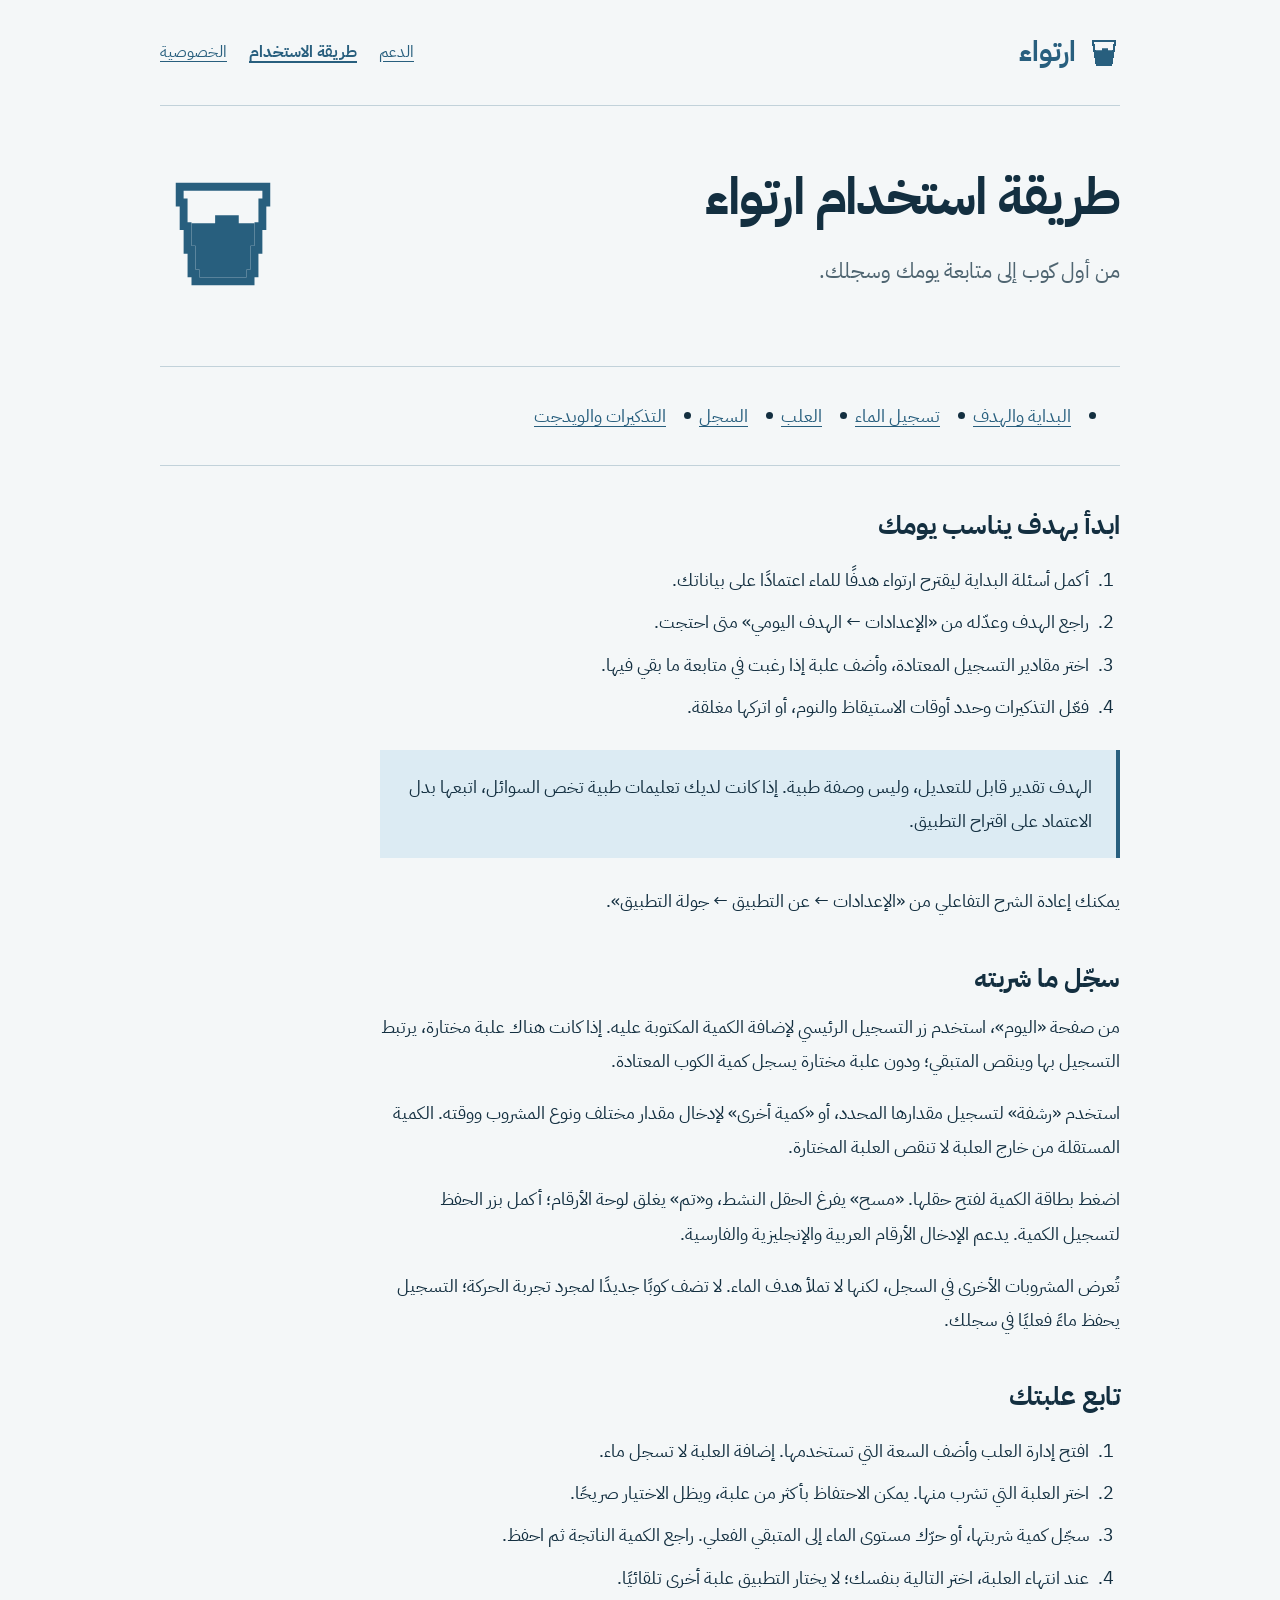
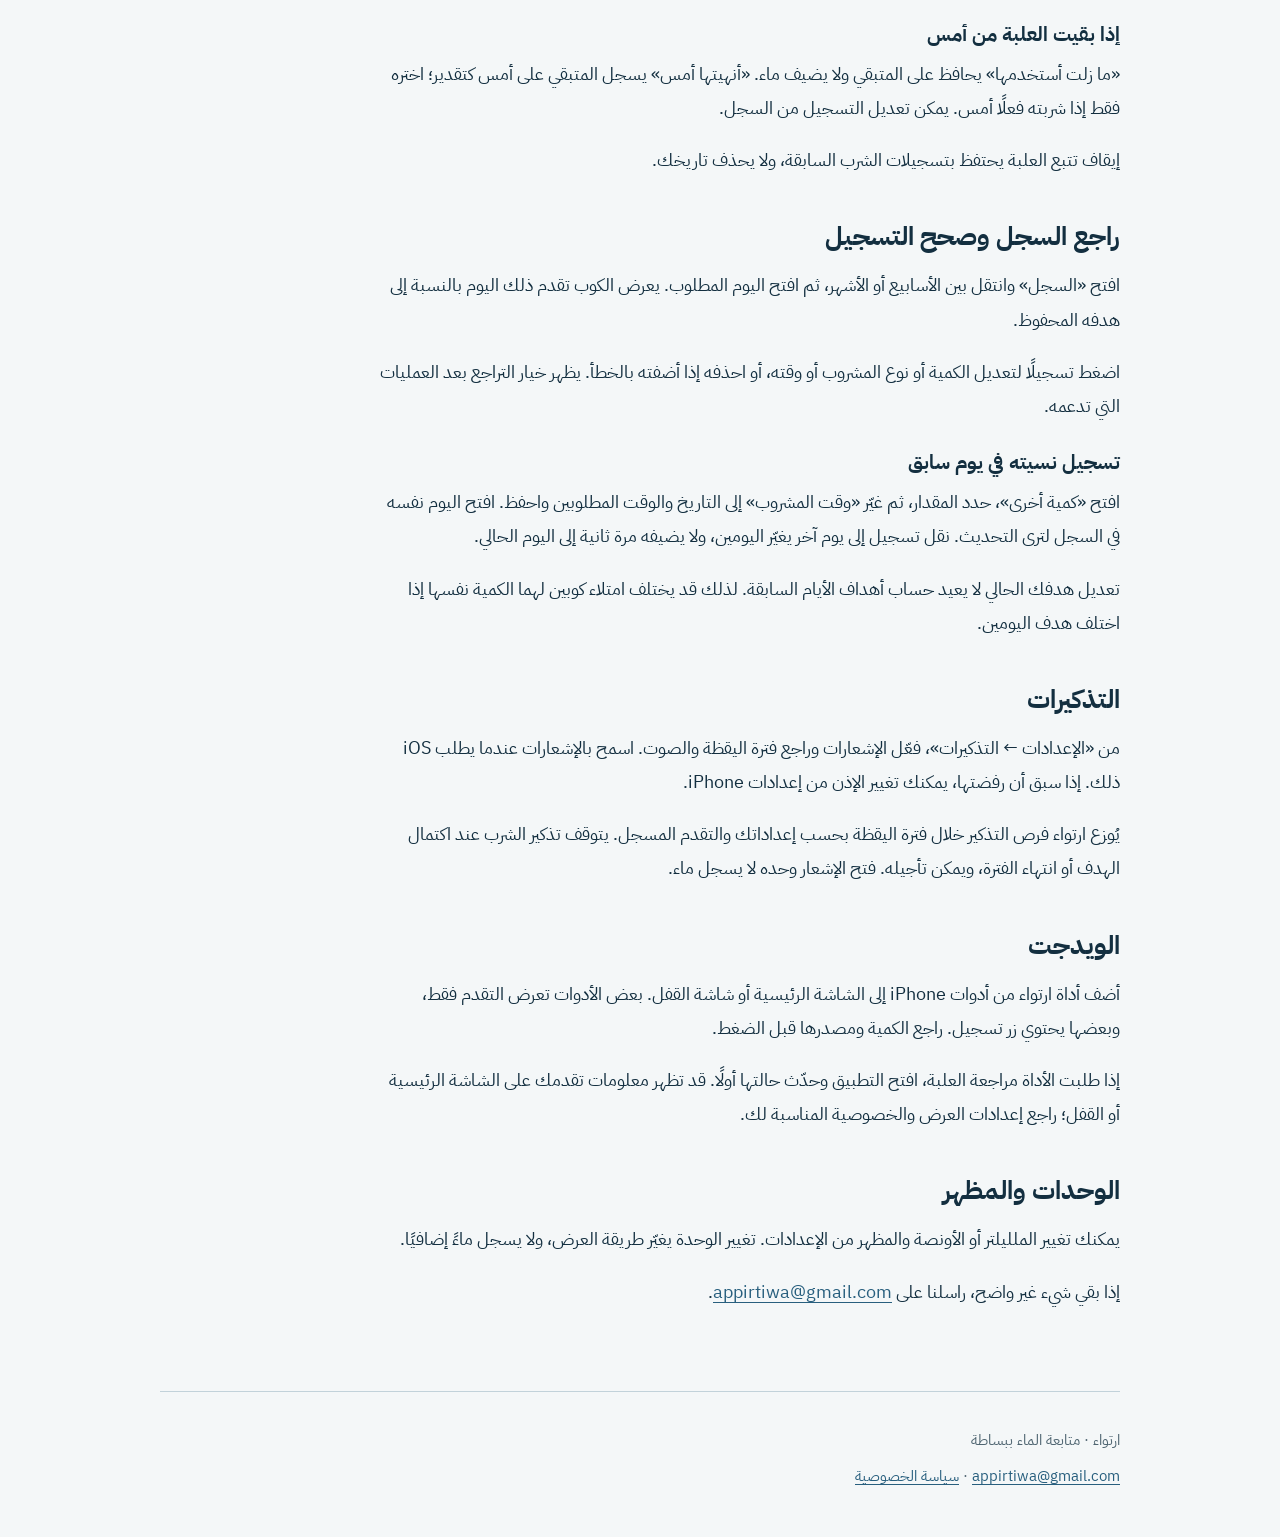
==== guide.html @ 4854f016 "Publish Irtiwa support, usage guide, and privacy policy" ====
<!doctype html>
<html lang="ar" dir="rtl"><head><meta charset="utf-8"><meta name="viewport" content="width=device-width,initial-scale=1"><meta name="description" content="طريقة الاستخدام لتطبيق ارتواء — متابعة الماء والعلب والتذكيرات. تواصل معنا على appirtiwa@gmail.com."><title>طريقة الاستخدام | ارتواء</title><link rel="icon" href="assets/cup.svg" type="image/svg+xml"><link rel="stylesheet" href="styles.css"></head>
<body><a class="skip" href="#main">انتقل إلى المحتوى</a><header><a class="brand" href="index.html"><span class="mark" aria-hidden="true"></span>ارتواء</a><nav class="nav" aria-label="التنقل الرئيسي"><a href="index.html">الدعم</a><a href="guide.html" aria-current="page">طريقة الاستخدام</a><a href="privacy.html">الخصوصية</a></nav></header><main id="main"><div class="hero"><div><h1>طريقة استخدام ارتواء</h1><p class="lede">من أول كوب إلى متابعة يومك وسجلك.</p></div><span class="mark" aria-hidden="true"></span></div>
<nav class="toc" aria-label="محتويات الدليل"><ul><li><a href="#start">البداية والهدف</a></li><li><a href="#water">تسجيل الماء</a></li><li><a href="#bottles">العلب</a></li><li><a href="#history">السجل</a></li><li><a href="#reminders">التذكيرات والويدجت</a></li></ul></nav>
<div class="prose"><section id="start"><h2>ابدأ بهدف يناسب يومك</h2><ol><li>أكمل أسئلة البداية ليقترح ارتواء هدفًا للماء اعتمادًا على بياناتك.</li><li>راجع الهدف وعدّله من «الإعدادات ← الهدف اليومي» متى احتجت.</li><li>اختر مقادير التسجيل المعتادة، وأضف علبة إذا رغبت في متابعة ما بقي فيها.</li><li>فعّل التذكيرات وحدد أوقات الاستيقاظ والنوم، أو اتركها مغلقة.</li></ol><p class="note">الهدف تقدير قابل للتعديل، وليس وصفة طبية. إذا كانت لديك تعليمات طبية تخص السوائل، اتبعها بدل الاعتماد على اقتراح التطبيق.</p><p>يمكنك إعادة الشرح التفاعلي من «الإعدادات ← عن التطبيق ← جولة التطبيق».</p></section>
<section id="water"><h2>سجّل ما شربته</h2><p>من صفحة «اليوم»، استخدم زر التسجيل الرئيسي لإضافة الكمية المكتوبة عليه. إذا كانت هناك علبة مختارة، يرتبط التسجيل بها وينقص المتبقي؛ ودون علبة مختارة يسجل كمية الكوب المعتادة.</p><p>استخدم «رشفة» لتسجيل مقدارها المحدد، أو «كمية أخرى» لإدخال مقدار مختلف ونوع المشروب ووقته. الكمية المستقلة من خارج العلبة لا تنقص العلبة المختارة.</p><p>اضغط بطاقة الكمية لفتح حقلها. «مسح» يفرغ الحقل النشط، و«تم» يغلق لوحة الأرقام؛ أكمل بزر الحفظ لتسجيل الكمية. يدعم الإدخال الأرقام العربية والإنجليزية والفارسية.</p><p>تُعرض المشروبات الأخرى في السجل، لكنها لا تملأ هدف الماء. لا تضف كوبًا جديدًا لمجرد تجربة الحركة؛ التسجيل يحفظ ماءً فعليًا في سجلك.</p></section>
<section id="bottles"><h2>تابع علبتك</h2><ol><li>افتح إدارة العلب وأضف السعة التي تستخدمها. إضافة العلبة لا تسجل ماء.</li><li>اختر العلبة التي تشرب منها. يمكن الاحتفاظ بأكثر من علبة، ويظل الاختيار صريحًا.</li><li>سجّل كمية شربتها، أو حرّك مستوى الماء إلى المتبقي الفعلي. راجع الكمية الناتجة ثم احفظ.</li><li>عند انتهاء العلبة، اختر التالية بنفسك؛ لا يختار التطبيق علبة أخرى تلقائيًا.</li></ol><h3>إذا بقيت العلبة من أمس</h3><p>«ما زلت أستخدمها» يحافظ على المتبقي ولا يضيف ماء. «أنهيتها أمس» يسجل المتبقي على أمس كتقدير؛ اختره فقط إذا شربته فعلًا أمس. يمكن تعديل التسجيل من السجل.</p><p>إيقاف تتبع العلبة يحتفظ بتسجيلات الشرب السابقة، ولا يحذف تاريخك.</p></section>
<section id="history"><h2>راجع السجل وصحح التسجيل</h2><p>افتح «السجل» وانتقل بين الأسابيع أو الأشهر، ثم افتح اليوم المطلوب. يعرض الكوب تقدم ذلك اليوم بالنسبة إلى هدفه المحفوظ.</p><p>اضغط تسجيلًا لتعديل الكمية أو نوع المشروب أو وقته، أو احذفه إذا أضفته بالخطأ. يظهر خيار التراجع بعد العمليات التي تدعمه.</p><h3>تسجيل نسيته في يوم سابق</h3><p>افتح «كمية أخرى»، حدد المقدار، ثم غيّر «وقت المشروب» إلى التاريخ والوقت المطلوبين واحفظ. افتح اليوم نفسه في السجل لترى التحديث. نقل تسجيل إلى يوم آخر يغيّر اليومين، ولا يضيفه مرة ثانية إلى اليوم الحالي.</p><p>تعديل هدفك الحالي لا يعيد حساب أهداف الأيام السابقة. لذلك قد يختلف امتلاء كوبين لهما الكمية نفسها إذا اختلف هدف اليومين.</p></section>
<section id="reminders"><h2>التذكيرات</h2><p>من «الإعدادات ← التذكيرات»، فعّل الإشعارات وراجع فترة اليقظة والصوت. اسمح بالإشعارات عندما يطلب iOS ذلك. إذا سبق أن رفضتها، يمكنك تغيير الإذن من إعدادات iPhone.</p><p>يُوزع ارتواء فرص التذكير خلال فترة اليقظة بحسب إعداداتك والتقدم المسجل. يتوقف تذكير الشرب عند اكتمال الهدف أو انتهاء الفترة، ويمكن تأجيله. فتح الإشعار وحده لا يسجل ماء.</p><h2>الويدجت</h2><p>أضف أداة ارتواء من أدوات iPhone إلى الشاشة الرئيسية أو شاشة القفل. بعض الأدوات تعرض التقدم فقط، وبعضها يحتوي زر تسجيل. راجع الكمية ومصدرها قبل الضغط.</p><p>إذا طلبت الأداة مراجعة العلبة، افتح التطبيق وحدّث حالتها أولًا. قد تظهر معلومات تقدمك على الشاشة الرئيسية أو القفل؛ راجع إعدادات العرض والخصوصية المناسبة لك.</p></section>
<h2>الوحدات والمظهر</h2><p>يمكنك تغيير الملليلتر أو الأونصة والمظهر من الإعدادات. تغيير الوحدة يغيّر طريقة العرض، ولا يسجل ماءً إضافيًا.</p><p>إذا بقي شيء غير واضح، راسلنا على <a class="email" href="mailto:appirtiwa@gmail.com">appirtiwa@gmail.com</a>.</p></div>
</main><footer><p>ارتواء · متابعة الماء ببساطة</p><p><a class="email" href="mailto:appirtiwa@gmail.com">appirtiwa@gmail.com</a> · <a href="privacy.html">سياسة الخصوصية</a></p></footer></body></html>
---- styles.css ----
@font-face{font-family:Irtiwa;src:url('assets/IBMPlexSansArabic-Regular.ttf') format('truetype');font-style:normal;font-weight:400;font-display:swap}
@font-face{font-family:Irtiwa;src:url('assets/IBMPlexSansArabic-Bold.ttf') format('truetype');font-style:normal;font-weight:700;font-display:swap}
:root{color-scheme:light;--paper:#f4f7f8;--ink:#132f40;--muted:#4f6571;--blue:#285f7e;--wash:#dcebf3;--line:#c2d2da;font-family:Irtiwa,system-ui,sans-serif;color:var(--ink);background:var(--paper);font-size:18px;line-height:1.9}
*{box-sizing:border-box}body{margin:0}a{color:var(--blue);text-underline-offset:.22em}a:hover{text-decoration-thickness:2px}a:focus-visible,summary:focus-visible{outline:3px solid var(--blue);outline-offset:5px}header,main,footer{width:min(100% - 40px,960px);margin-inline:auto}header{display:flex;align-items:center;justify-content:space-between;gap:16px;padding-block:26px;border-bottom:1px solid var(--line)}.brand{display:flex;align-items:center;gap:12px;font-size:28px;font-weight:700;text-decoration:none}.mark{display:block;width:32px;height:36px;background:var(--blue);mask:url('assets/cup.svg') center/contain no-repeat}.nav{display:flex;flex-wrap:wrap;gap:6px 22px;font-size:16px}.nav a{display:inline-flex;align-items:center;min-height:44px}.nav a[aria-current=page]{font-weight:700;text-decoration-thickness:2px}.skip{position:absolute;inset-inline-start:12px;top:-100px;background:white;padding:12px;z-index:1}.skip:focus{top:12px}main{padding-block:52px 64px}h1,h2,h3{line-height:1.5}h1{font-size:clamp(32px,6vw,52px);margin:0 0 16px;letter-spacing:-.02em}h2{font-size:26px;margin-block:40px 12px}h3{font-size:20px;margin-block:24px 8px}p{margin-block:0 18px}.lede{font-size:21px;color:var(--muted);max-width:650px}.hero{display:flex;align-items:center;justify-content:space-between;gap:32px;padding-bottom:28px}.hero .mark{width:126px;height:150px;flex-shrink:0}.actions{display:flex;flex-wrap:wrap;gap:12px;margin-block:24px}.button{display:inline-flex;align-items:center;justify-content:center;min-height:48px;padding:8px 22px;background:var(--blue);color:white;border:1px solid var(--blue);border-radius:8px;text-decoration:none}.button.secondary{background:transparent;color:var(--blue)}.prose{max-width:740px}.note{background:var(--wash);padding:20px 24px;border-inline-start:4px solid var(--blue);margin-block:26px}.note p:last-child{margin:0}.toc{padding:20px 24px;border-block:1px solid var(--line);margin-block:28px}.toc ul{margin:0;display:flex;flex-wrap:wrap;gap:8px 28px;padding-inline-start:20px}.toc a{display:inline-block;padding-block:4px}ol,ul{padding-inline-start:26px}li{padding-inline-start:5px;margin-block:8px}details{border-bottom:1px solid var(--line);padding-block:14px}summary{cursor:pointer;font-weight:700;min-height:44px}details p{margin-block:12px}footer{border-top:1px solid var(--line);padding-block:26px 38px;font-size:15px;color:var(--muted)}footer p{margin-block:8px}.email{direction:ltr;unicode-bidi:isolate;overflow-wrap:anywhere}section{scroll-margin-top:24px}.english{border-top:2px solid var(--line);margin-top:56px;padding-top:40px}.date{font-size:15px;color:var(--muted)}@media(max-width:600px){header{align-items:flex-start;flex-direction:column;gap:8px}.nav{gap:4px 18px}main{padding-top:32px}.hero{align-items:flex-start;gap:16px}.hero .mark{width:64px;height:80px}.lede{font-size:18px}.note{padding:16px 18px}}
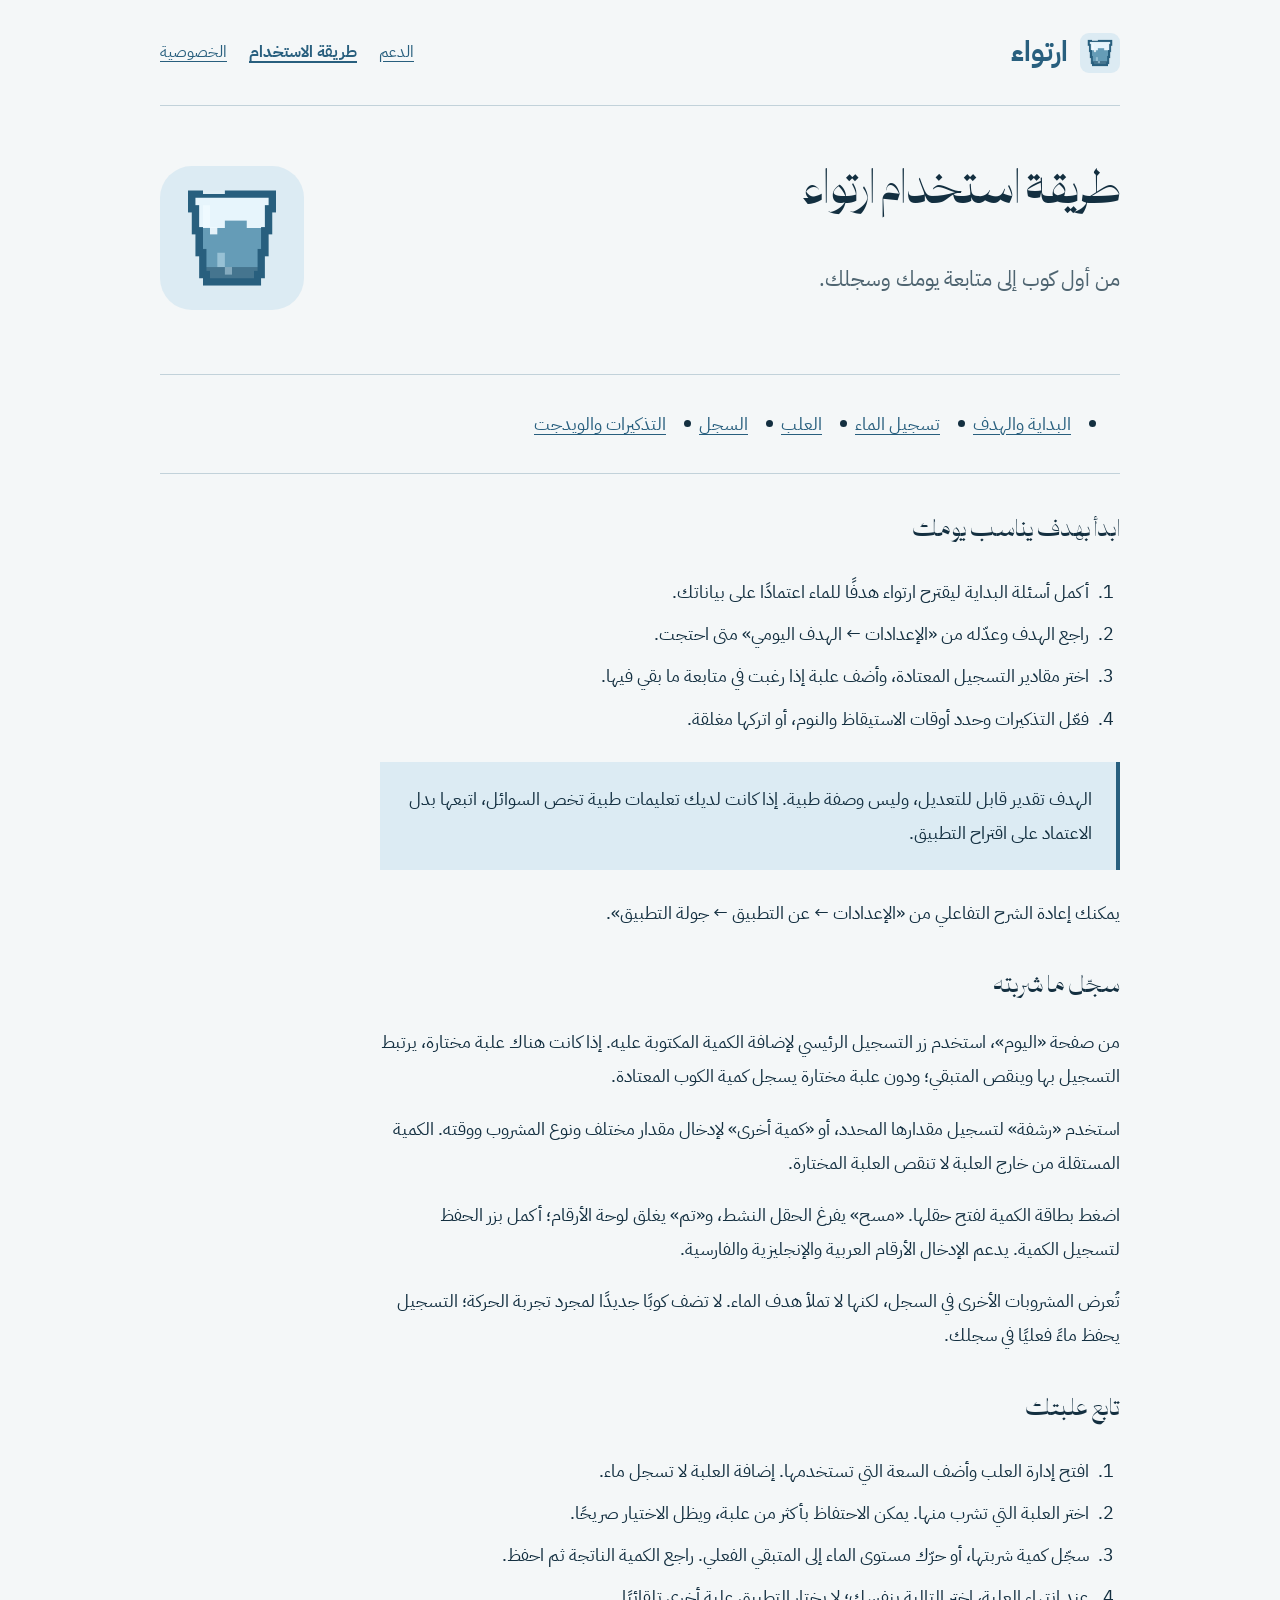
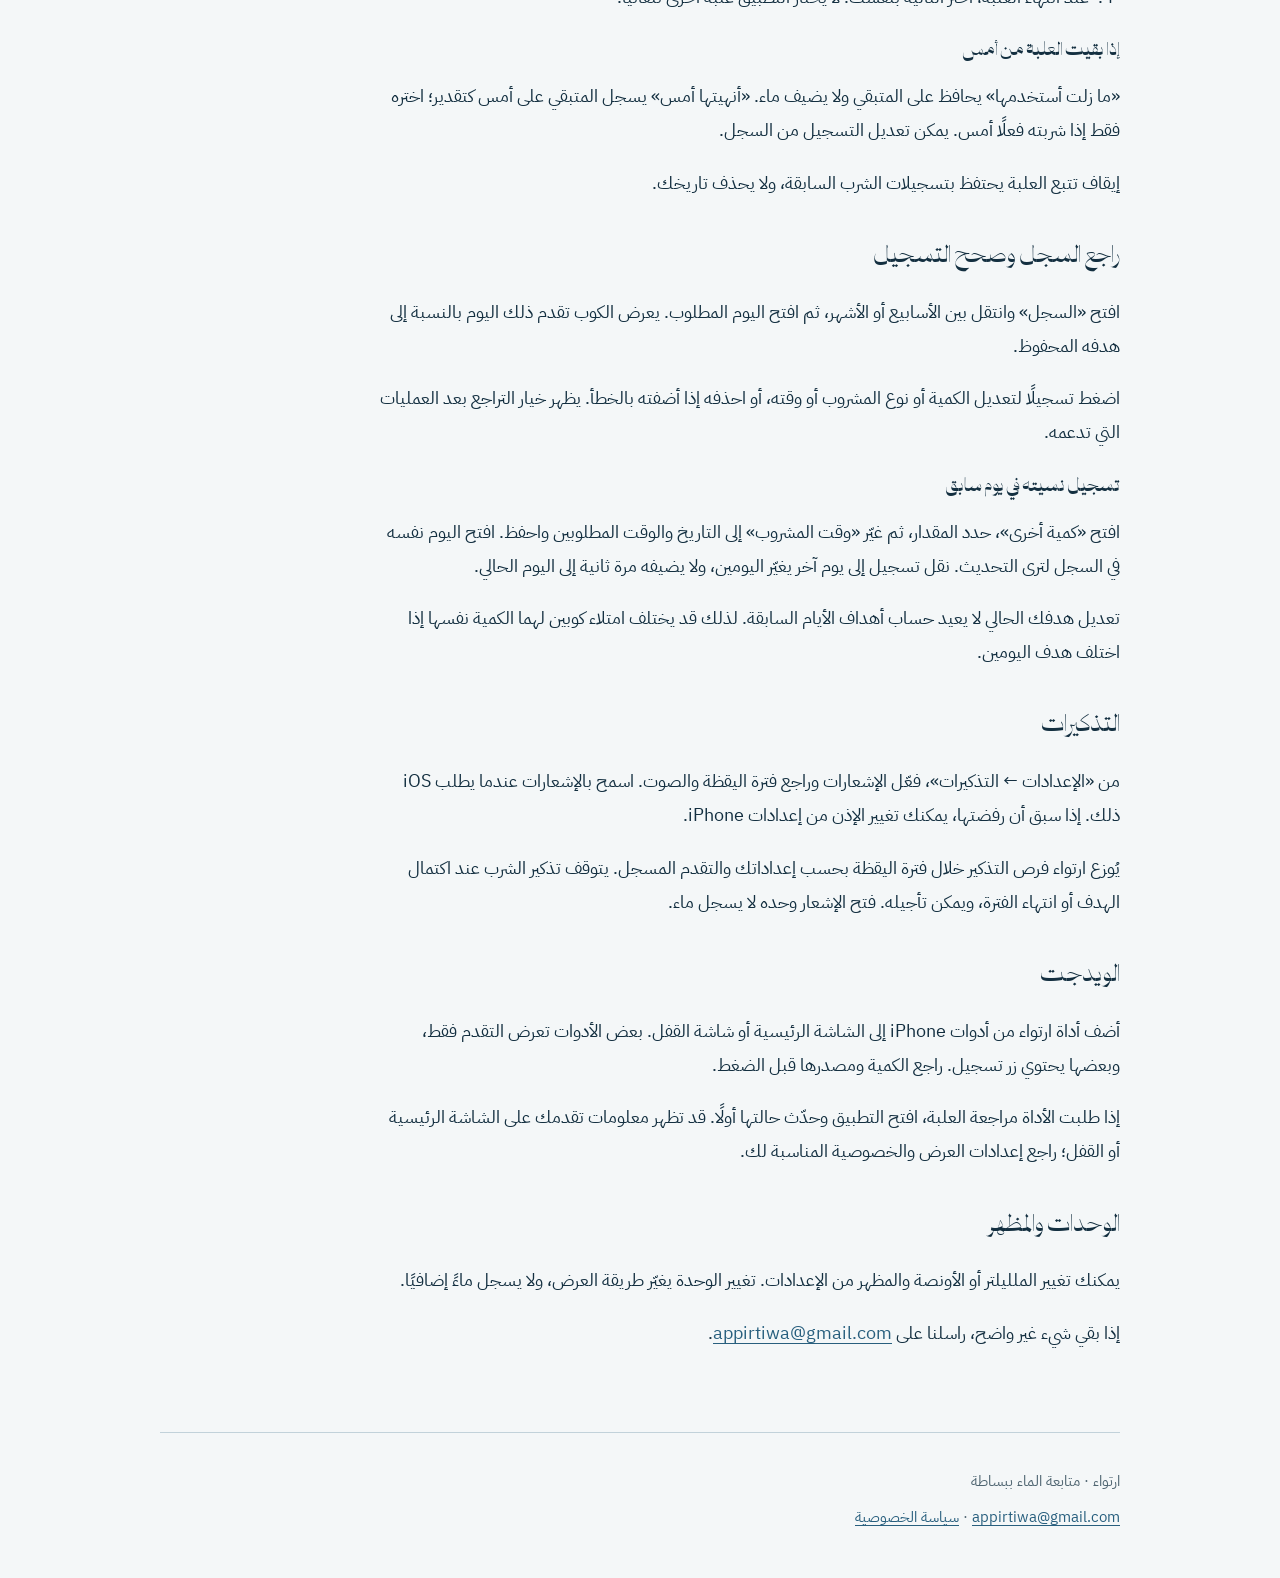
==== commit 42a47c5a: "Match website branding to the app icon and bundled typography" ====
--- a/guide.html
+++ b/guide.html
@@ -1,6 +1,6 @@
 <!doctype html>
-<html lang="ar" dir="rtl"><head><meta charset="utf-8"><meta name="viewport" content="width=device-width,initial-scale=1"><meta name="description" content="طريقة الاستخدام لتطبيق ارتواء — متابعة الماء والعلب والتذكيرات. تواصل معنا على appirtiwa@gmail.com."><title>طريقة الاستخدام | ارتواء</title><link rel="icon" href="assets/cup.svg" type="image/svg+xml"><link rel="stylesheet" href="styles.css"></head>
-<body><a class="skip" href="#main">انتقل إلى المحتوى</a><header><a class="brand" href="index.html"><span class="mark" aria-hidden="true"></span>ارتواء</a><nav class="nav" aria-label="التنقل الرئيسي"><a href="index.html">الدعم</a><a href="guide.html" aria-current="page">طريقة الاستخدام</a><a href="privacy.html">الخصوصية</a></nav></header><main id="main"><div class="hero"><div><h1>طريقة استخدام ارتواء</h1><p class="lede">من أول كوب إلى متابعة يومك وسجلك.</p></div><span class="mark" aria-hidden="true"></span></div>
+<html lang="ar" dir="rtl"><head><meta charset="utf-8"><meta name="viewport" content="width=device-width,initial-scale=1"><meta name="description" content="طريقة الاستخدام لتطبيق ارتواء — متابعة الماء والعلب والتذكيرات. تواصل معنا على appirtiwa@gmail.com."><title>طريقة الاستخدام | ارتواء</title><link rel="icon" href="assets/app-icon.png" type="image/png"><link rel="stylesheet" href="styles.css?v=app-brand-2"></head>
+<body><a class="skip" href="#main">انتقل إلى المحتوى</a><header><a class="brand" href="index.html"><img class="mark" src="assets/app-icon.png" alt="" width="1024" height="1024">ارتواء</a><nav class="nav" aria-label="التنقل الرئيسي"><a href="index.html">الدعم</a><a href="guide.html" aria-current="page">طريقة الاستخدام</a><a href="privacy.html">الخصوصية</a></nav></header><main id="main"><div class="hero"><div><h1>طريقة استخدام ارتواء</h1><p class="lede">من أول كوب إلى متابعة يومك وسجلك.</p></div><img class="mark" src="assets/app-icon.png" alt="" width="1024" height="1024"></div>
 <nav class="toc" aria-label="محتويات الدليل"><ul><li><a href="#start">البداية والهدف</a></li><li><a href="#water">تسجيل الماء</a></li><li><a href="#bottles">العلب</a></li><li><a href="#history">السجل</a></li><li><a href="#reminders">التذكيرات والويدجت</a></li></ul></nav>
 <div class="prose"><section id="start"><h2>ابدأ بهدف يناسب يومك</h2><ol><li>أكمل أسئلة البداية ليقترح ارتواء هدفًا للماء اعتمادًا على بياناتك.</li><li>راجع الهدف وعدّله من «الإعدادات ← الهدف اليومي» متى احتجت.</li><li>اختر مقادير التسجيل المعتادة، وأضف علبة إذا رغبت في متابعة ما بقي فيها.</li><li>فعّل التذكيرات وحدد أوقات الاستيقاظ والنوم، أو اتركها مغلقة.</li></ol><p class="note">الهدف تقدير قابل للتعديل، وليس وصفة طبية. إذا كانت لديك تعليمات طبية تخص السوائل، اتبعها بدل الاعتماد على اقتراح التطبيق.</p><p>يمكنك إعادة الشرح التفاعلي من «الإعدادات ← عن التطبيق ← جولة التطبيق».</p></section>
 <section id="water"><h2>سجّل ما شربته</h2><p>من صفحة «اليوم»، استخدم زر التسجيل الرئيسي لإضافة الكمية المكتوبة عليه. إذا كانت هناك علبة مختارة، يرتبط التسجيل بها وينقص المتبقي؛ ودون علبة مختارة يسجل كمية الكوب المعتادة.</p><p>استخدم «رشفة» لتسجيل مقدارها المحدد، أو «كمية أخرى» لإدخال مقدار مختلف ونوع المشروب ووقته. الكمية المستقلة من خارج العلبة لا تنقص العلبة المختارة.</p><p>اضغط بطاقة الكمية لفتح حقلها. «مسح» يفرغ الحقل النشط، و«تم» يغلق لوحة الأرقام؛ أكمل بزر الحفظ لتسجيل الكمية. يدعم الإدخال الأرقام العربية والإنجليزية والفارسية.</p><p>تُعرض المشروبات الأخرى في السجل، لكنها لا تملأ هدف الماء. لا تضف كوبًا جديدًا لمجرد تجربة الحركة؛ التسجيل يحفظ ماءً فعليًا في سجلك.</p></section>
--- a/styles.css
+++ b/styles.css
@@ -1,4 +1,6 @@
+@font-face{font-family:IrtiwaDisplay;src:url('assets/oy-mandisa.ttf') format('truetype');font-style:normal;font-weight:400;font-display:swap}
+@font-face{font-family:IrtiwaNumbers;src:url('assets/thmanyah-serif-display-medium.otf') format('opentype');font-style:normal;font-weight:100 900;font-display:swap;unicode-range:U+0030-0039,U+0660-0669,U+06F0-06F9}
 @font-face{font-family:Irtiwa;src:url('assets/IBMPlexSansArabic-Regular.ttf') format('truetype');font-style:normal;font-weight:400;font-display:swap}
 @font-face{font-family:Irtiwa;src:url('assets/IBMPlexSansArabic-Bold.ttf') format('truetype');font-style:normal;font-weight:700;font-display:swap}
-:root{color-scheme:light;--paper:#f4f7f8;--ink:#132f40;--muted:#4f6571;--blue:#285f7e;--wash:#dcebf3;--line:#c2d2da;font-family:Irtiwa,system-ui,sans-serif;color:var(--ink);background:var(--paper);font-size:18px;line-height:1.9}
-*{box-sizing:border-box}body{margin:0}a{color:var(--blue);text-underline-offset:.22em}a:hover{text-decoration-thickness:2px}a:focus-visible,summary:focus-visible{outline:3px solid var(--blue);outline-offset:5px}header,main,footer{width:min(100% - 40px,960px);margin-inline:auto}header{display:flex;align-items:center;justify-content:space-between;gap:16px;padding-block:26px;border-bottom:1px solid var(--line)}.brand{display:flex;align-items:center;gap:12px;font-size:28px;font-weight:700;text-decoration:none}.mark{display:block;width:32px;height:36px;background:var(--blue);mask:url('assets/cup.svg') center/contain no-repeat}.nav{display:flex;flex-wrap:wrap;gap:6px 22px;font-size:16px}.nav a{display:inline-flex;align-items:center;min-height:44px}.nav a[aria-current=page]{font-weight:700;text-decoration-thickness:2px}.skip{position:absolute;inset-inline-start:12px;top:-100px;background:white;padding:12px;z-index:1}.skip:focus{top:12px}main{padding-block:52px 64px}h1,h2,h3{line-height:1.5}h1{font-size:clamp(32px,6vw,52px);margin:0 0 16px;letter-spacing:-.02em}h2{font-size:26px;margin-block:40px 12px}h3{font-size:20px;margin-block:24px 8px}p{margin-block:0 18px}.lede{font-size:21px;color:var(--muted);max-width:650px}.hero{display:flex;align-items:center;justify-content:space-between;gap:32px;padding-bottom:28px}.hero .mark{width:126px;height:150px;flex-shrink:0}.actions{display:flex;flex-wrap:wrap;gap:12px;margin-block:24px}.button{display:inline-flex;align-items:center;justify-content:center;min-height:48px;padding:8px 22px;background:var(--blue);color:white;border:1px solid var(--blue);border-radius:8px;text-decoration:none}.button.secondary{background:transparent;color:var(--blue)}.prose{max-width:740px}.note{background:var(--wash);padding:20px 24px;border-inline-start:4px solid var(--blue);margin-block:26px}.note p:last-child{margin:0}.toc{padding:20px 24px;border-block:1px solid var(--line);margin-block:28px}.toc ul{margin:0;display:flex;flex-wrap:wrap;gap:8px 28px;padding-inline-start:20px}.toc a{display:inline-block;padding-block:4px}ol,ul{padding-inline-start:26px}li{padding-inline-start:5px;margin-block:8px}details{border-bottom:1px solid var(--line);padding-block:14px}summary{cursor:pointer;font-weight:700;min-height:44px}details p{margin-block:12px}footer{border-top:1px solid var(--line);padding-block:26px 38px;font-size:15px;color:var(--muted)}footer p{margin-block:8px}.email{direction:ltr;unicode-bidi:isolate;overflow-wrap:anywhere}section{scroll-margin-top:24px}.english{border-top:2px solid var(--line);margin-top:56px;padding-top:40px}.date{font-size:15px;color:var(--muted)}@media(max-width:600px){header{align-items:flex-start;flex-direction:column;gap:8px}.nav{gap:4px 18px}main{padding-top:32px}.hero{align-items:flex-start;gap:16px}.hero .mark{width:64px;height:80px}.lede{font-size:18px}.note{padding:16px 18px}}
+:root{color-scheme:light;--paper:#f4f7f8;--ink:#132f40;--muted:#4f6571;--blue:#285f7e;--wash:#dcebf3;--line:#c2d2da;font-family:IrtiwaNumbers,Irtiwa,system-ui,sans-serif;color:var(--ink);background:var(--paper);font-size:18px;line-height:1.9}
+*{box-sizing:border-box}body{margin:0}a{color:var(--blue);text-underline-offset:.22em}a:hover{text-decoration-thickness:2px}a:focus-visible,summary:focus-visible{outline:3px solid var(--blue);outline-offset:5px}header,main,footer{width:min(100% - 40px,960px);margin-inline:auto}header{display:flex;align-items:center;justify-content:space-between;gap:16px;padding-block:26px;border-bottom:1px solid var(--line)}.brand{display:flex;align-items:center;gap:12px;font-size:28px;font-weight:700;text-decoration:none}.mark{display:block;width:40px;height:40px;object-fit:contain;border-radius:9px}.nav{display:flex;flex-wrap:wrap;gap:6px 22px;font-size:16px}.nav a{display:inline-flex;align-items:center;min-height:44px}.nav a[aria-current=page]{font-weight:700;text-decoration-thickness:2px}.skip{position:absolute;inset-inline-start:12px;top:-100px;background:white;padding:12px;z-index:1}.skip:focus{top:12px}main{padding-block:52px 64px}h1,h2,h3{font-family:IrtiwaDisplay,Irtiwa,system-ui,sans-serif;font-weight:400;line-height:1.65}.english h2,.english h3{font-family:Irtiwa,system-ui,sans-serif;font-weight:700}h1{font-size:clamp(32px,6vw,52px);margin:0 0 16px;letter-spacing:-.02em}h2{font-size:26px;margin-block:40px 12px}h3{font-size:20px;margin-block:24px 8px}p{margin-block:0 18px}.lede{font-size:21px;color:var(--muted);max-width:650px}.hero{display:flex;align-items:center;justify-content:space-between;gap:32px;padding-bottom:28px}.hero .mark{width:144px;height:144px;flex-shrink:0;border-radius:32px}.actions{display:flex;flex-wrap:wrap;gap:12px;margin-block:24px}.button{display:inline-flex;align-items:center;justify-content:center;min-height:48px;padding:8px 22px;background:var(--blue);color:white;border:1px solid var(--blue);border-radius:8px;text-decoration:none}.button.secondary{background:transparent;color:var(--blue)}.prose{max-width:740px}.note{background:var(--wash);padding:20px 24px;border-inline-start:4px solid var(--blue);margin-block:26px}.note p:last-child{margin:0}.toc{padding:20px 24px;border-block:1px solid var(--line);margin-block:28px}.toc ul{margin:0;display:flex;flex-wrap:wrap;gap:8px 28px;padding-inline-start:20px}.toc a{display:inline-block;padding-block:4px}ol,ul{padding-inline-start:26px}li{padding-inline-start:5px;margin-block:8px}details{border-bottom:1px solid var(--line);padding-block:14px}summary{cursor:pointer;font-weight:700;min-height:44px}details p{margin-block:12px}footer{border-top:1px solid var(--line);padding-block:26px 38px;font-size:15px;color:var(--muted)}footer p{margin-block:8px}.email{direction:ltr;unicode-bidi:isolate;overflow-wrap:anywhere}section{scroll-margin-top:24px}.english{border-top:2px solid var(--line);margin-top:56px;padding-top:40px}.date{font-size:15px;color:var(--muted)}@media(max-width:600px){header{align-items:flex-start;flex-direction:column;gap:8px}.nav{gap:4px 18px}main{padding-top:32px}.hero{align-items:flex-start;gap:16px}.hero .mark{width:64px;height:64px;border-radius:14px}.lede{font-size:18px}.note{padding:16px 18px}}
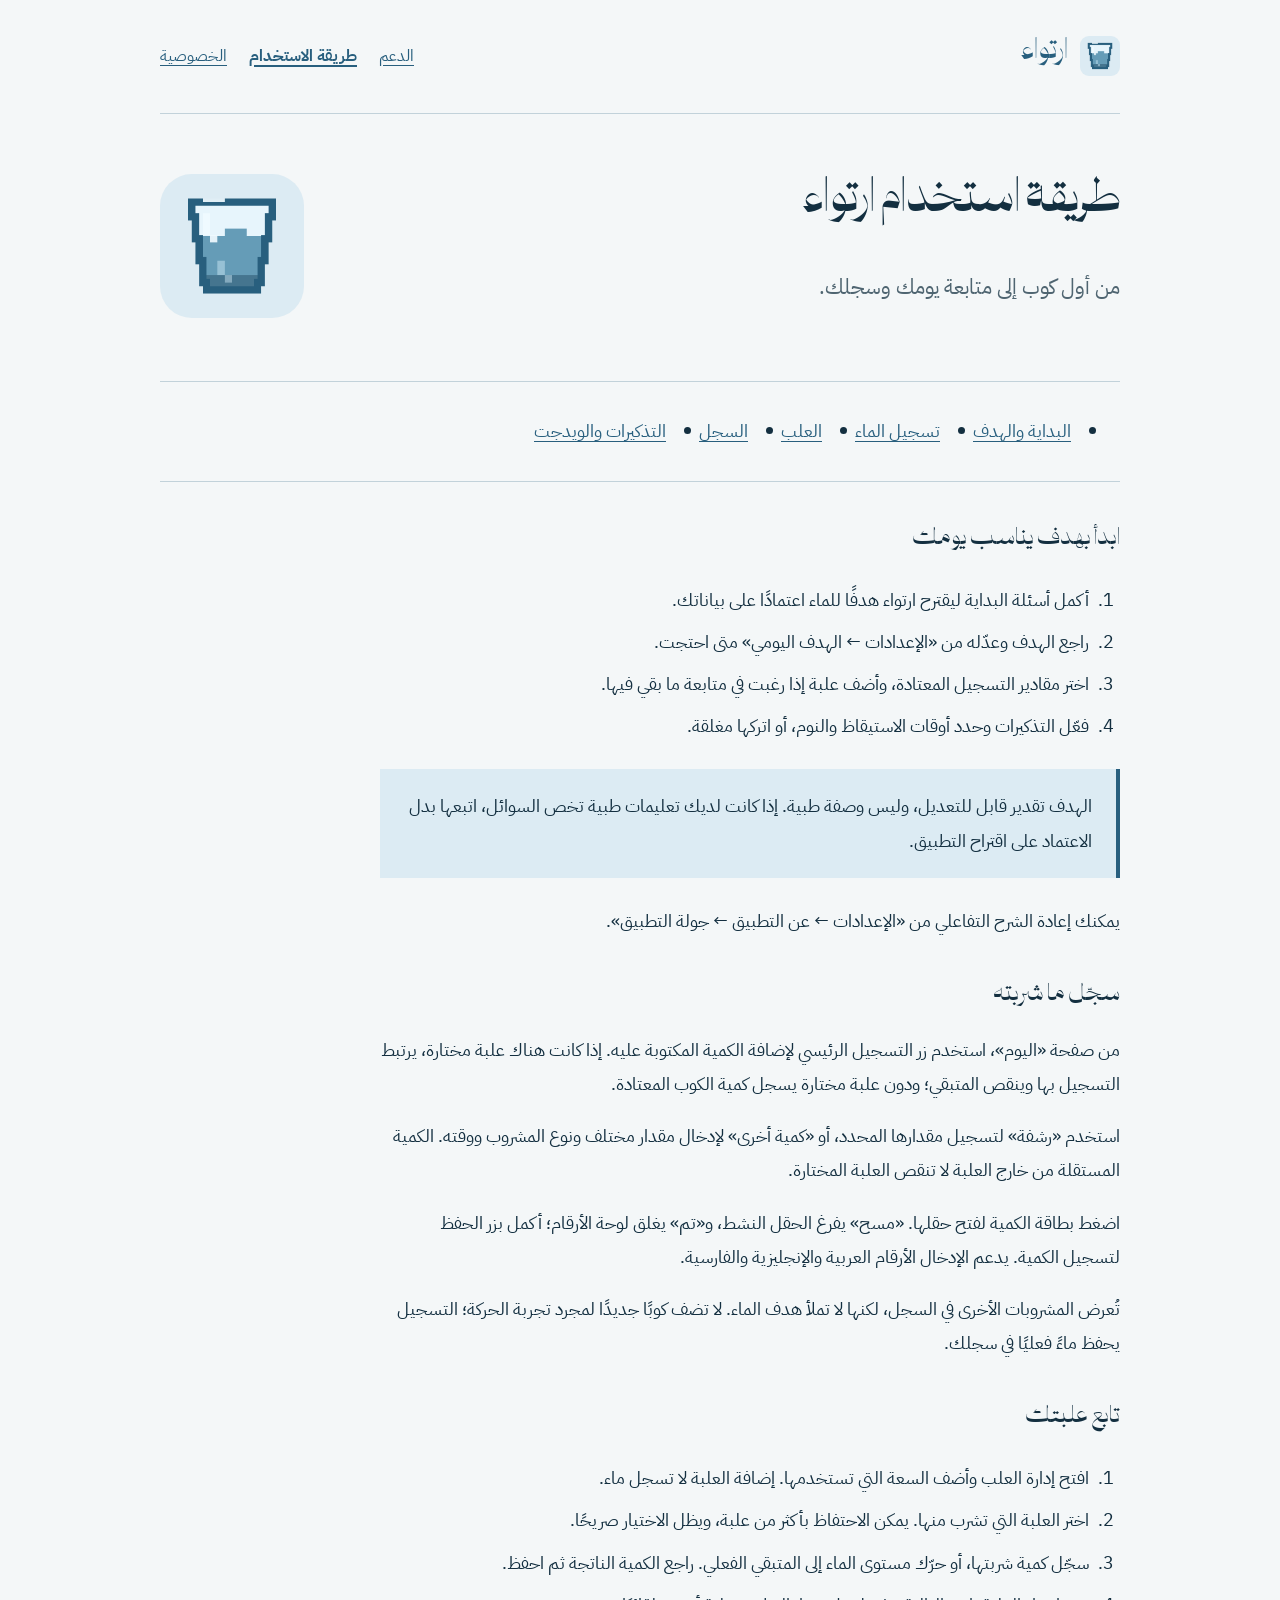
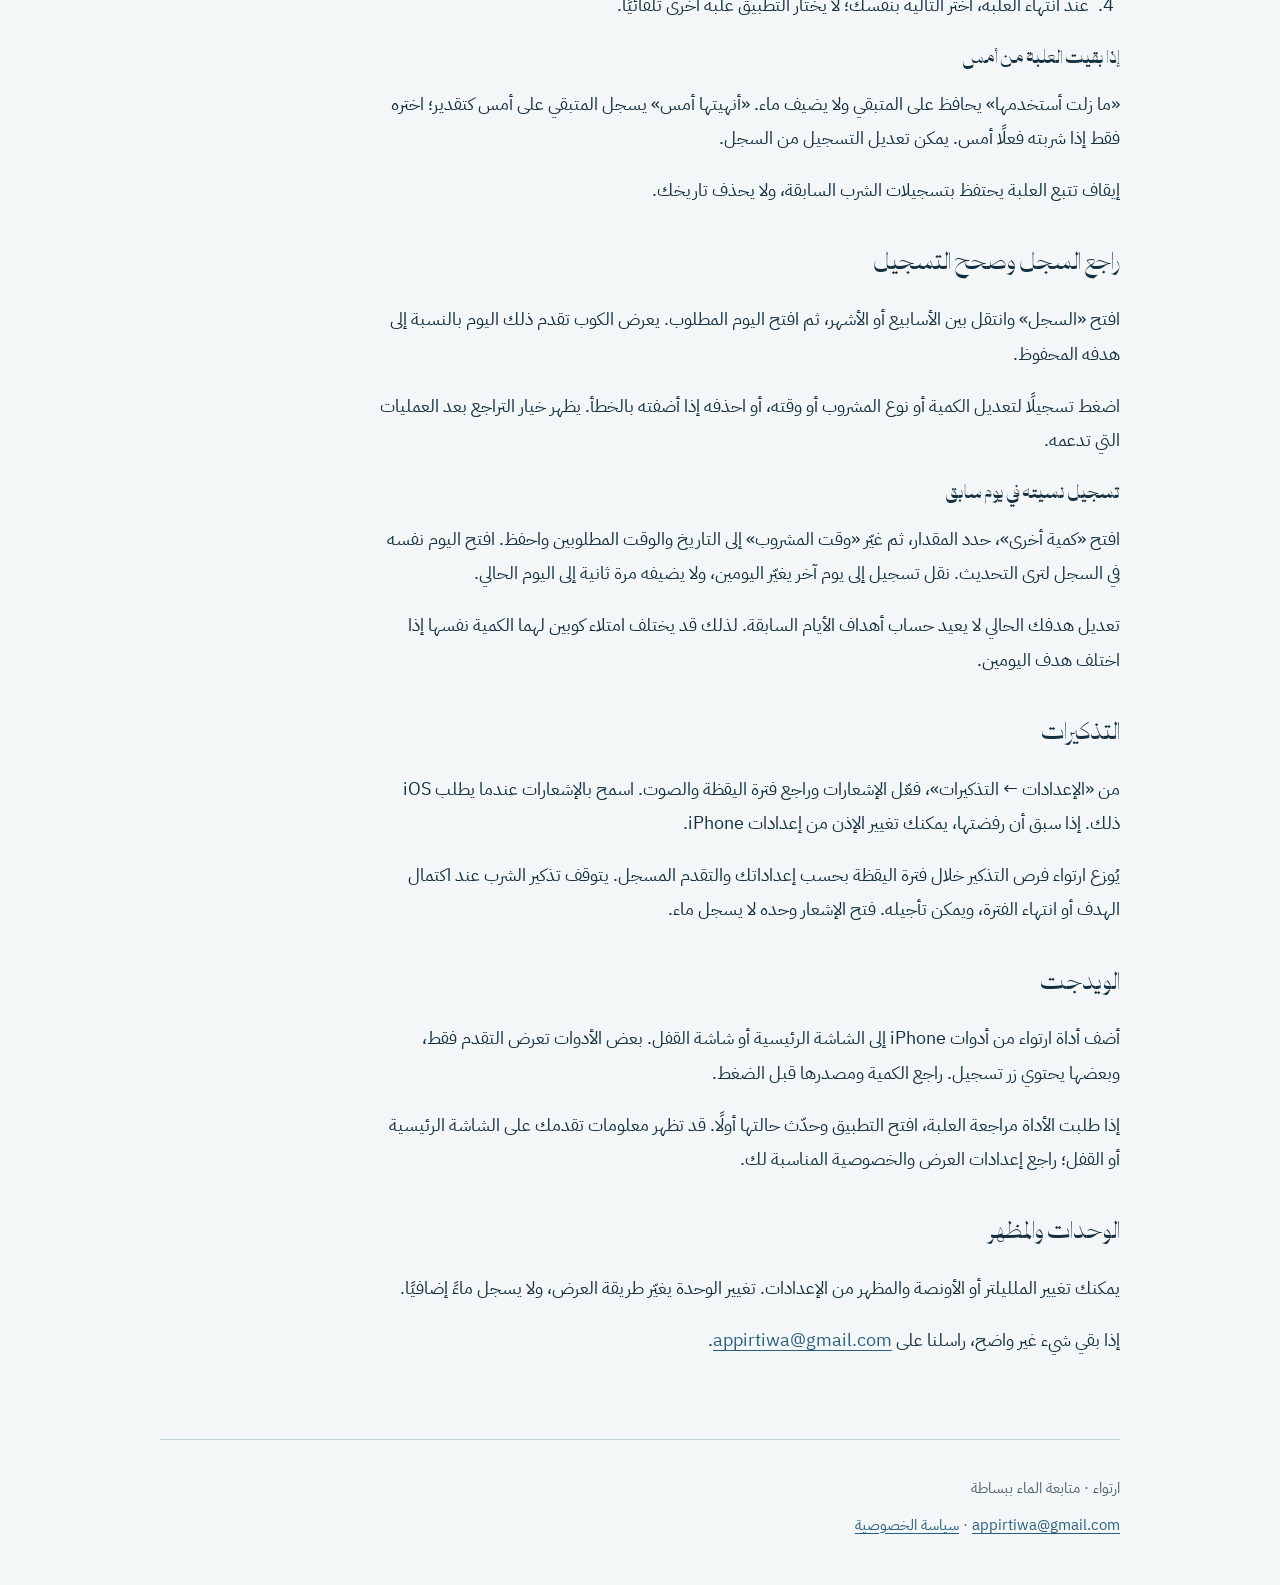
==== commit eaa5c6a8: "Use the app display font for the header wordmark" ====
--- a/guide.html
+++ b/guide.html
@@ -1,5 +1,5 @@
 <!doctype html>
-<html lang="ar" dir="rtl"><head><meta charset="utf-8"><meta name="viewport" content="width=device-width,initial-scale=1"><meta name="description" content="طريقة الاستخدام لتطبيق ارتواء — متابعة الماء والعلب والتذكيرات. تواصل معنا على appirtiwa@gmail.com."><title>طريقة الاستخدام | ارتواء</title><link rel="icon" href="assets/app-icon.png" type="image/png"><link rel="stylesheet" href="styles.css?v=app-brand-2"></head>
+<html lang="ar" dir="rtl"><head><meta charset="utf-8"><meta name="viewport" content="width=device-width,initial-scale=1"><meta name="description" content="طريقة الاستخدام لتطبيق ارتواء — متابعة الماء والعلب والتذكيرات. تواصل معنا على appirtiwa@gmail.com."><title>طريقة الاستخدام | ارتواء</title><link rel="icon" href="assets/app-icon.png" type="image/png"><link rel="stylesheet" href="styles.css?v=app-brand-3"></head>
 <body><a class="skip" href="#main">انتقل إلى المحتوى</a><header><a class="brand" href="index.html"><img class="mark" src="assets/app-icon.png" alt="" width="1024" height="1024">ارتواء</a><nav class="nav" aria-label="التنقل الرئيسي"><a href="index.html">الدعم</a><a href="guide.html" aria-current="page">طريقة الاستخدام</a><a href="privacy.html">الخصوصية</a></nav></header><main id="main"><div class="hero"><div><h1>طريقة استخدام ارتواء</h1><p class="lede">من أول كوب إلى متابعة يومك وسجلك.</p></div><img class="mark" src="assets/app-icon.png" alt="" width="1024" height="1024"></div>
 <nav class="toc" aria-label="محتويات الدليل"><ul><li><a href="#start">البداية والهدف</a></li><li><a href="#water">تسجيل الماء</a></li><li><a href="#bottles">العلب</a></li><li><a href="#history">السجل</a></li><li><a href="#reminders">التذكيرات والويدجت</a></li></ul></nav>
 <div class="prose"><section id="start"><h2>ابدأ بهدف يناسب يومك</h2><ol><li>أكمل أسئلة البداية ليقترح ارتواء هدفًا للماء اعتمادًا على بياناتك.</li><li>راجع الهدف وعدّله من «الإعدادات ← الهدف اليومي» متى احتجت.</li><li>اختر مقادير التسجيل المعتادة، وأضف علبة إذا رغبت في متابعة ما بقي فيها.</li><li>فعّل التذكيرات وحدد أوقات الاستيقاظ والنوم، أو اتركها مغلقة.</li></ol><p class="note">الهدف تقدير قابل للتعديل، وليس وصفة طبية. إذا كانت لديك تعليمات طبية تخص السوائل، اتبعها بدل الاعتماد على اقتراح التطبيق.</p><p>يمكنك إعادة الشرح التفاعلي من «الإعدادات ← عن التطبيق ← جولة التطبيق».</p></section>
--- a/styles.css
+++ b/styles.css
@@ -3,4 +3,4 @@
 @font-face{font-family:Irtiwa;src:url('assets/IBMPlexSansArabic-Regular.ttf') format('truetype');font-style:normal;font-weight:400;font-display:swap}
 @font-face{font-family:Irtiwa;src:url('assets/IBMPlexSansArabic-Bold.ttf') format('truetype');font-style:normal;font-weight:700;font-display:swap}
 :root{color-scheme:light;--paper:#f4f7f8;--ink:#132f40;--muted:#4f6571;--blue:#285f7e;--wash:#dcebf3;--line:#c2d2da;font-family:IrtiwaNumbers,Irtiwa,system-ui,sans-serif;color:var(--ink);background:var(--paper);font-size:18px;line-height:1.9}
-*{box-sizing:border-box}body{margin:0}a{color:var(--blue);text-underline-offset:.22em}a:hover{text-decoration-thickness:2px}a:focus-visible,summary:focus-visible{outline:3px solid var(--blue);outline-offset:5px}header,main,footer{width:min(100% - 40px,960px);margin-inline:auto}header{display:flex;align-items:center;justify-content:space-between;gap:16px;padding-block:26px;border-bottom:1px solid var(--line)}.brand{display:flex;align-items:center;gap:12px;font-size:28px;font-weight:700;text-decoration:none}.mark{display:block;width:40px;height:40px;object-fit:contain;border-radius:9px}.nav{display:flex;flex-wrap:wrap;gap:6px 22px;font-size:16px}.nav a{display:inline-flex;align-items:center;min-height:44px}.nav a[aria-current=page]{font-weight:700;text-decoration-thickness:2px}.skip{position:absolute;inset-inline-start:12px;top:-100px;background:white;padding:12px;z-index:1}.skip:focus{top:12px}main{padding-block:52px 64px}h1,h2,h3{font-family:IrtiwaDisplay,Irtiwa,system-ui,sans-serif;font-weight:400;line-height:1.65}.english h2,.english h3{font-family:Irtiwa,system-ui,sans-serif;font-weight:700}h1{font-size:clamp(32px,6vw,52px);margin:0 0 16px;letter-spacing:-.02em}h2{font-size:26px;margin-block:40px 12px}h3{font-size:20px;margin-block:24px 8px}p{margin-block:0 18px}.lede{font-size:21px;color:var(--muted);max-width:650px}.hero{display:flex;align-items:center;justify-content:space-between;gap:32px;padding-bottom:28px}.hero .mark{width:144px;height:144px;flex-shrink:0;border-radius:32px}.actions{display:flex;flex-wrap:wrap;gap:12px;margin-block:24px}.button{display:inline-flex;align-items:center;justify-content:center;min-height:48px;padding:8px 22px;background:var(--blue);color:white;border:1px solid var(--blue);border-radius:8px;text-decoration:none}.button.secondary{background:transparent;color:var(--blue)}.prose{max-width:740px}.note{background:var(--wash);padding:20px 24px;border-inline-start:4px solid var(--blue);margin-block:26px}.note p:last-child{margin:0}.toc{padding:20px 24px;border-block:1px solid var(--line);margin-block:28px}.toc ul{margin:0;display:flex;flex-wrap:wrap;gap:8px 28px;padding-inline-start:20px}.toc a{display:inline-block;padding-block:4px}ol,ul{padding-inline-start:26px}li{padding-inline-start:5px;margin-block:8px}details{border-bottom:1px solid var(--line);padding-block:14px}summary{cursor:pointer;font-weight:700;min-height:44px}details p{margin-block:12px}footer{border-top:1px solid var(--line);padding-block:26px 38px;font-size:15px;color:var(--muted)}footer p{margin-block:8px}.email{direction:ltr;unicode-bidi:isolate;overflow-wrap:anywhere}section{scroll-margin-top:24px}.english{border-top:2px solid var(--line);margin-top:56px;padding-top:40px}.date{font-size:15px;color:var(--muted)}@media(max-width:600px){header{align-items:flex-start;flex-direction:column;gap:8px}.nav{gap:4px 18px}main{padding-top:32px}.hero{align-items:flex-start;gap:16px}.hero .mark{width:64px;height:64px;border-radius:14px}.lede{font-size:18px}.note{padding:16px 18px}}
+*{box-sizing:border-box}body{margin:0}a{color:var(--blue);text-underline-offset:.22em}a:hover{text-decoration-thickness:2px}a:focus-visible,summary:focus-visible{outline:3px solid var(--blue);outline-offset:5px}header,main,footer{width:min(100% - 40px,960px);margin-inline:auto}header{display:flex;align-items:center;justify-content:space-between;gap:16px;padding-block:26px;border-bottom:1px solid var(--line)}.brand{display:flex;align-items:center;gap:12px;font-family:IrtiwaDisplay,Irtiwa,system-ui,sans-serif;font-size:32px;font-weight:400;text-decoration:none}.mark{display:block;width:40px;height:40px;object-fit:contain;border-radius:9px}.nav{display:flex;flex-wrap:wrap;gap:6px 22px;font-size:16px}.nav a{display:inline-flex;align-items:center;min-height:44px}.nav a[aria-current=page]{font-weight:700;text-decoration-thickness:2px}.skip{position:absolute;inset-inline-start:12px;top:-100px;background:white;padding:12px;z-index:1}.skip:focus{top:12px}main{padding-block:52px 64px}h1,h2,h3{font-family:IrtiwaDisplay,Irtiwa,system-ui,sans-serif;font-weight:400;line-height:1.65}.english h2,.english h3{font-family:Irtiwa,system-ui,sans-serif;font-weight:700}h1{font-size:clamp(32px,6vw,52px);margin:0 0 16px;letter-spacing:-.02em}h2{font-size:26px;margin-block:40px 12px}h3{font-size:20px;margin-block:24px 8px}p{margin-block:0 18px}.lede{font-size:21px;color:var(--muted);max-width:650px}.hero{display:flex;align-items:center;justify-content:space-between;gap:32px;padding-bottom:28px}.hero .mark{width:144px;height:144px;flex-shrink:0;border-radius:32px}.actions{display:flex;flex-wrap:wrap;gap:12px;margin-block:24px}.button{display:inline-flex;align-items:center;justify-content:center;min-height:48px;padding:8px 22px;background:var(--blue);color:white;border:1px solid var(--blue);border-radius:8px;text-decoration:none}.button.secondary{background:transparent;color:var(--blue)}.prose{max-width:740px}.note{background:var(--wash);padding:20px 24px;border-inline-start:4px solid var(--blue);margin-block:26px}.note p:last-child{margin:0}.toc{padding:20px 24px;border-block:1px solid var(--line);margin-block:28px}.toc ul{margin:0;display:flex;flex-wrap:wrap;gap:8px 28px;padding-inline-start:20px}.toc a{display:inline-block;padding-block:4px}ol,ul{padding-inline-start:26px}li{padding-inline-start:5px;margin-block:8px}details{border-bottom:1px solid var(--line);padding-block:14px}summary{cursor:pointer;font-weight:700;min-height:44px}details p{margin-block:12px}footer{border-top:1px solid var(--line);padding-block:26px 38px;font-size:15px;color:var(--muted)}footer p{margin-block:8px}.email{direction:ltr;unicode-bidi:isolate;overflow-wrap:anywhere}section{scroll-margin-top:24px}.english{border-top:2px solid var(--line);margin-top:56px;padding-top:40px}.date{font-size:15px;color:var(--muted)}@media(max-width:600px){header{align-items:flex-start;flex-direction:column;gap:8px}.nav{gap:4px 18px}main{padding-top:32px}.hero{align-items:flex-start;gap:16px}.hero .mark{width:64px;height:64px;border-radius:14px}.lede{font-size:18px}.note{padding:16px 18px}}
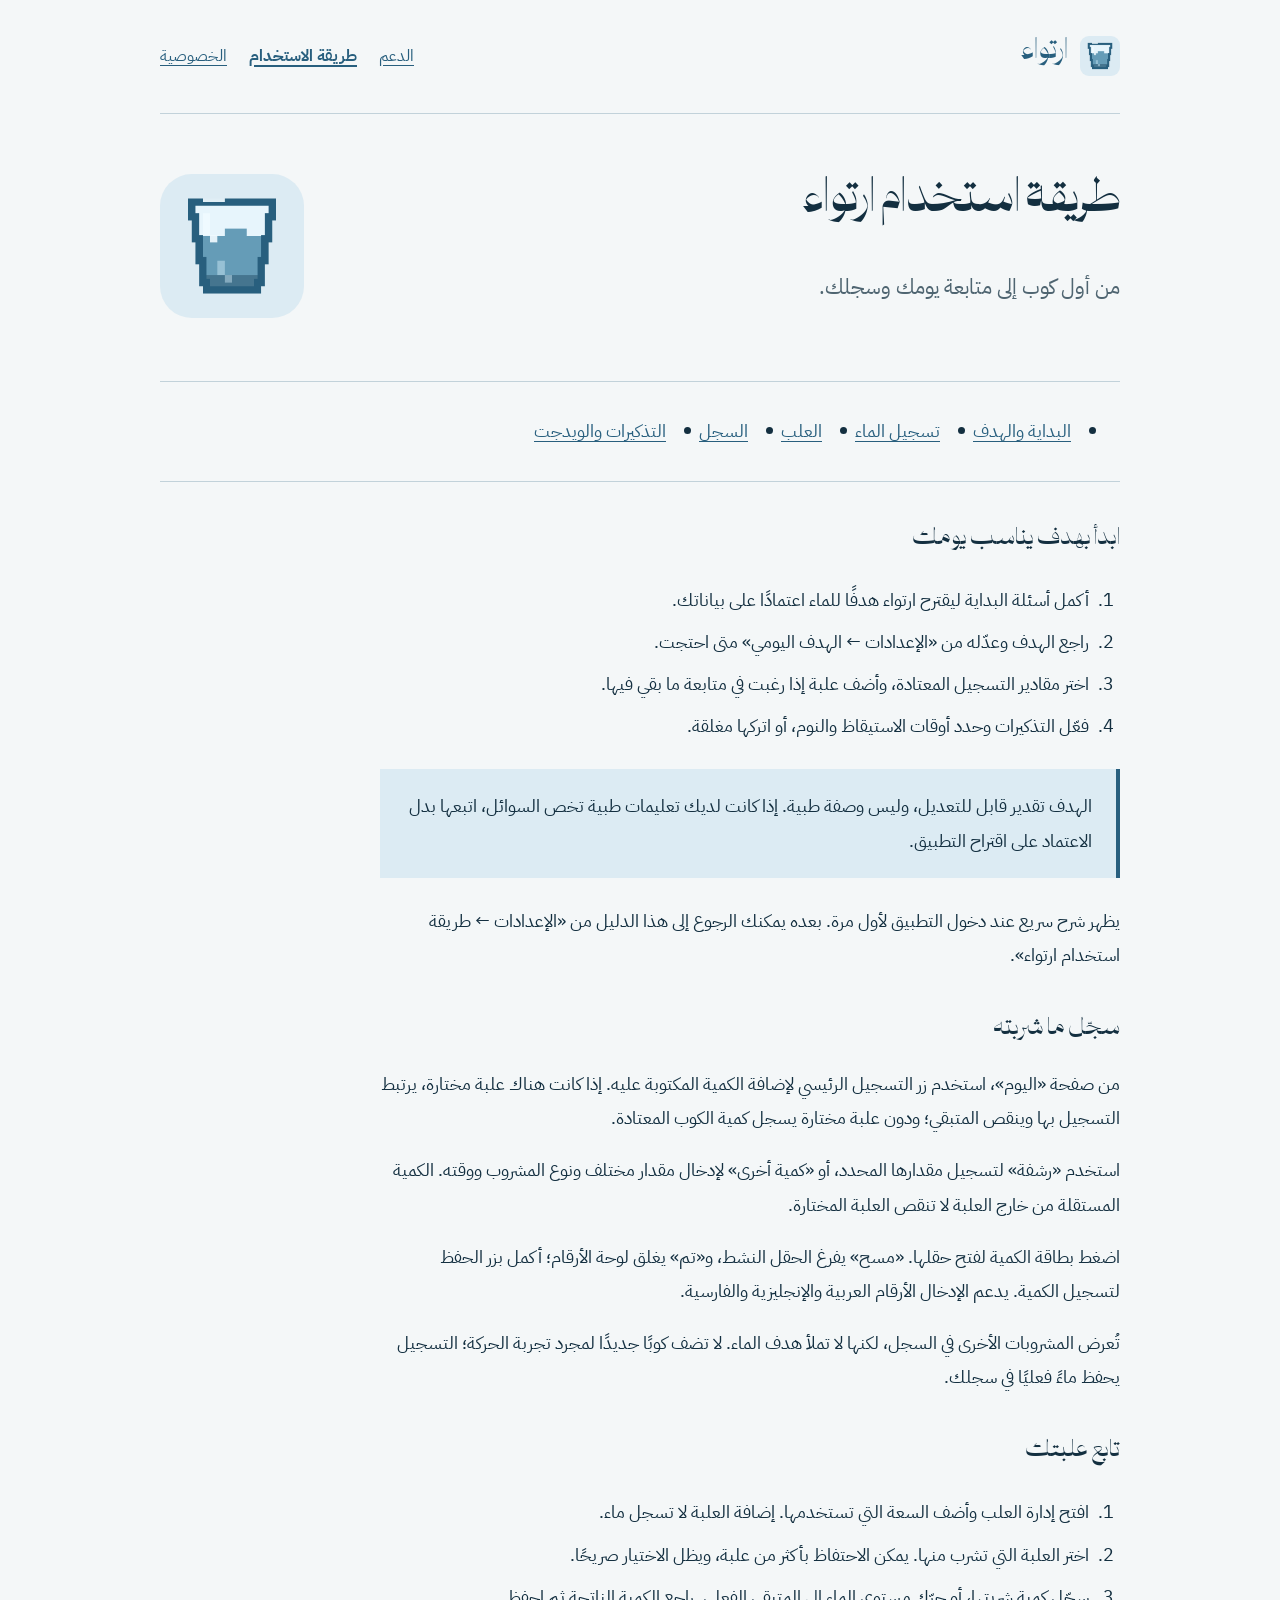
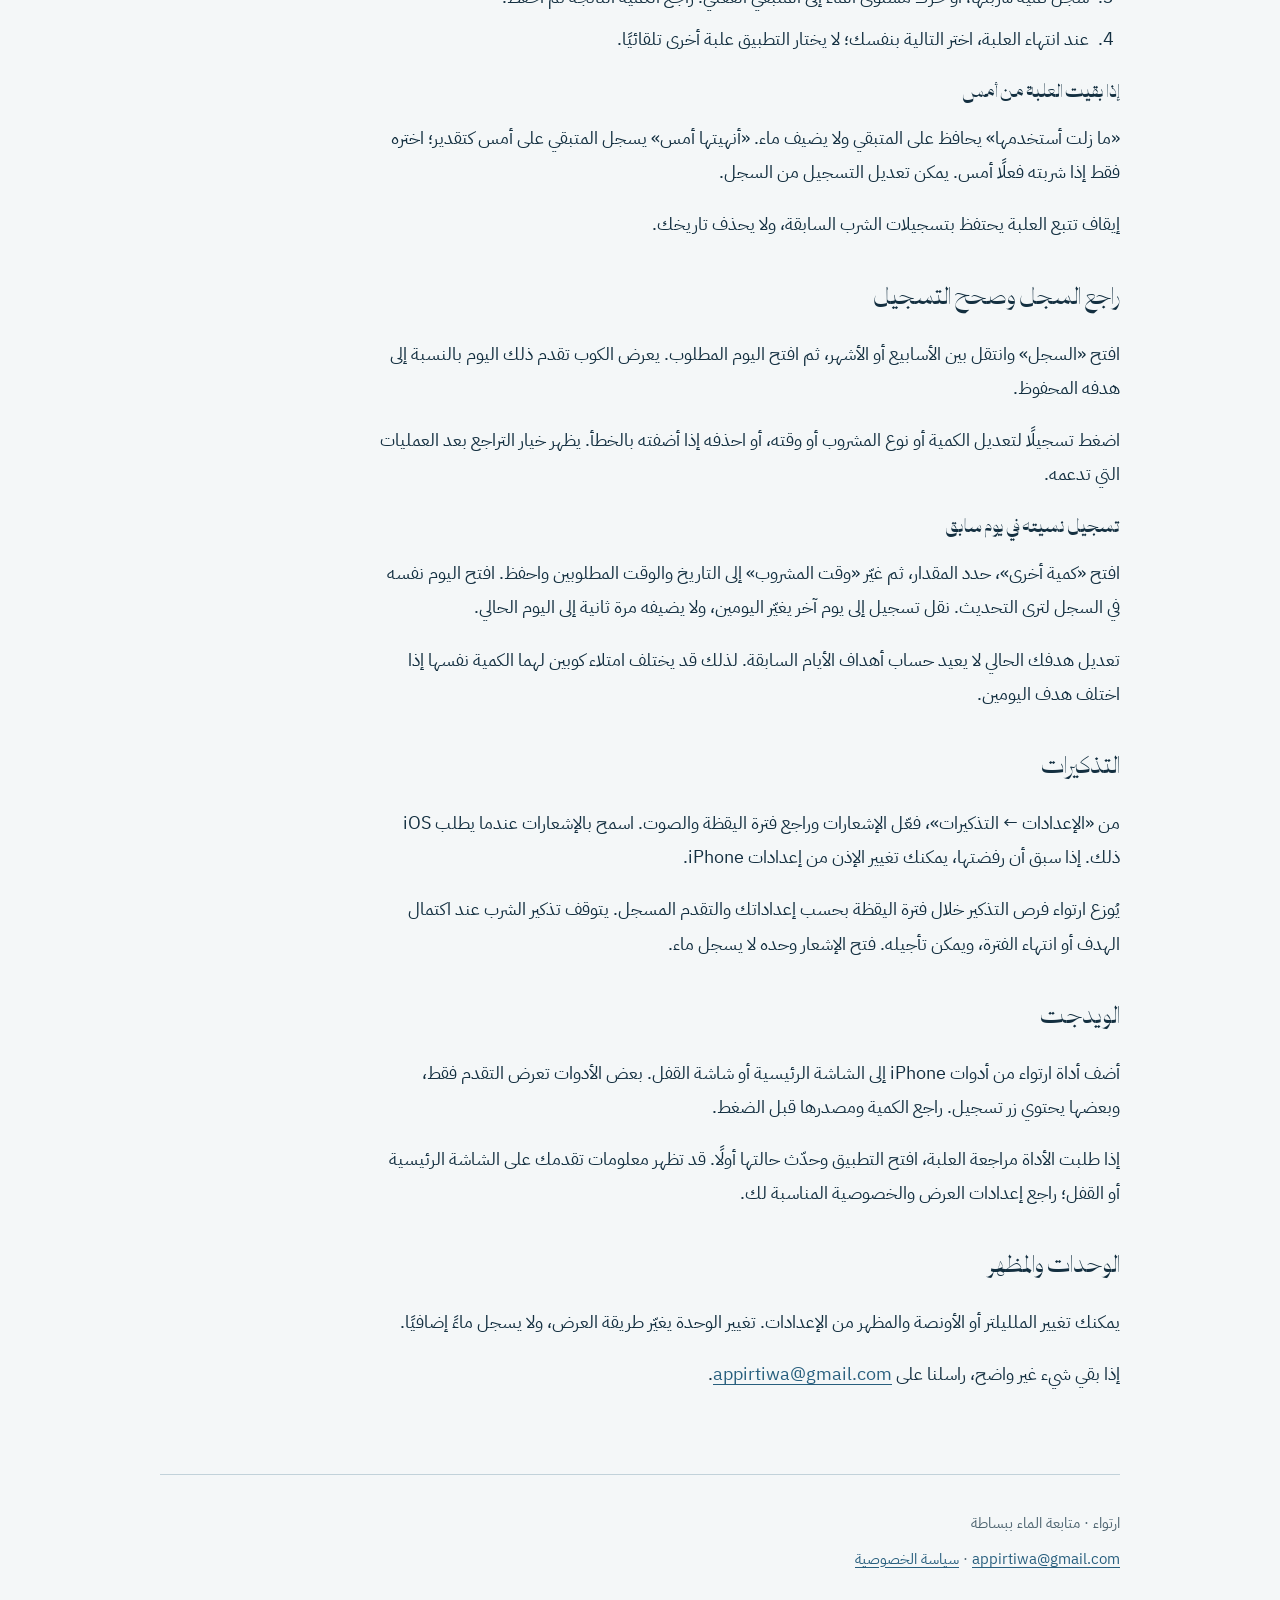
==== commit 979dbd61: "Align usage guide with first-use-only tour" ====
--- a/guide.html
+++ b/guide.html
@@ -2,7 +2,7 @@
 <html lang="ar" dir="rtl"><head><meta charset="utf-8"><meta name="viewport" content="width=device-width,initial-scale=1"><meta name="description" content="طريقة الاستخدام لتطبيق ارتواء — متابعة الماء والعلب والتذكيرات. تواصل معنا على appirtiwa@gmail.com."><title>طريقة الاستخدام | ارتواء</title><link rel="icon" href="assets/app-icon.png" type="image/png"><link rel="stylesheet" href="styles.css?v=app-brand-3"></head>
 <body><a class="skip" href="#main">انتقل إلى المحتوى</a><header><a class="brand" href="index.html"><img class="mark" src="assets/app-icon.png" alt="" width="1024" height="1024">ارتواء</a><nav class="nav" aria-label="التنقل الرئيسي"><a href="index.html">الدعم</a><a href="guide.html" aria-current="page">طريقة الاستخدام</a><a href="privacy.html">الخصوصية</a></nav></header><main id="main"><div class="hero"><div><h1>طريقة استخدام ارتواء</h1><p class="lede">من أول كوب إلى متابعة يومك وسجلك.</p></div><img class="mark" src="assets/app-icon.png" alt="" width="1024" height="1024"></div>
 <nav class="toc" aria-label="محتويات الدليل"><ul><li><a href="#start">البداية والهدف</a></li><li><a href="#water">تسجيل الماء</a></li><li><a href="#bottles">العلب</a></li><li><a href="#history">السجل</a></li><li><a href="#reminders">التذكيرات والويدجت</a></li></ul></nav>
-<div class="prose"><section id="start"><h2>ابدأ بهدف يناسب يومك</h2><ol><li>أكمل أسئلة البداية ليقترح ارتواء هدفًا للماء اعتمادًا على بياناتك.</li><li>راجع الهدف وعدّله من «الإعدادات ← الهدف اليومي» متى احتجت.</li><li>اختر مقادير التسجيل المعتادة، وأضف علبة إذا رغبت في متابعة ما بقي فيها.</li><li>فعّل التذكيرات وحدد أوقات الاستيقاظ والنوم، أو اتركها مغلقة.</li></ol><p class="note">الهدف تقدير قابل للتعديل، وليس وصفة طبية. إذا كانت لديك تعليمات طبية تخص السوائل، اتبعها بدل الاعتماد على اقتراح التطبيق.</p><p>يمكنك إعادة الشرح التفاعلي من «الإعدادات ← عن التطبيق ← جولة التطبيق».</p></section>
+<div class="prose"><section id="start"><h2>ابدأ بهدف يناسب يومك</h2><ol><li>أكمل أسئلة البداية ليقترح ارتواء هدفًا للماء اعتمادًا على بياناتك.</li><li>راجع الهدف وعدّله من «الإعدادات ← الهدف اليومي» متى احتجت.</li><li>اختر مقادير التسجيل المعتادة، وأضف علبة إذا رغبت في متابعة ما بقي فيها.</li><li>فعّل التذكيرات وحدد أوقات الاستيقاظ والنوم، أو اتركها مغلقة.</li></ol><p class="note">الهدف تقدير قابل للتعديل، وليس وصفة طبية. إذا كانت لديك تعليمات طبية تخص السوائل، اتبعها بدل الاعتماد على اقتراح التطبيق.</p><p>يظهر شرح سريع عند دخول التطبيق لأول مرة. بعده يمكنك الرجوع إلى هذا الدليل من «الإعدادات ← طريقة استخدام ارتواء».</p></section>
 <section id="water"><h2>سجّل ما شربته</h2><p>من صفحة «اليوم»، استخدم زر التسجيل الرئيسي لإضافة الكمية المكتوبة عليه. إذا كانت هناك علبة مختارة، يرتبط التسجيل بها وينقص المتبقي؛ ودون علبة مختارة يسجل كمية الكوب المعتادة.</p><p>استخدم «رشفة» لتسجيل مقدارها المحدد، أو «كمية أخرى» لإدخال مقدار مختلف ونوع المشروب ووقته. الكمية المستقلة من خارج العلبة لا تنقص العلبة المختارة.</p><p>اضغط بطاقة الكمية لفتح حقلها. «مسح» يفرغ الحقل النشط، و«تم» يغلق لوحة الأرقام؛ أكمل بزر الحفظ لتسجيل الكمية. يدعم الإدخال الأرقام العربية والإنجليزية والفارسية.</p><p>تُعرض المشروبات الأخرى في السجل، لكنها لا تملأ هدف الماء. لا تضف كوبًا جديدًا لمجرد تجربة الحركة؛ التسجيل يحفظ ماءً فعليًا في سجلك.</p></section>
 <section id="bottles"><h2>تابع علبتك</h2><ol><li>افتح إدارة العلب وأضف السعة التي تستخدمها. إضافة العلبة لا تسجل ماء.</li><li>اختر العلبة التي تشرب منها. يمكن الاحتفاظ بأكثر من علبة، ويظل الاختيار صريحًا.</li><li>سجّل كمية شربتها، أو حرّك مستوى الماء إلى المتبقي الفعلي. راجع الكمية الناتجة ثم احفظ.</li><li>عند انتهاء العلبة، اختر التالية بنفسك؛ لا يختار التطبيق علبة أخرى تلقائيًا.</li></ol><h3>إذا بقيت العلبة من أمس</h3><p>«ما زلت أستخدمها» يحافظ على المتبقي ولا يضيف ماء. «أنهيتها أمس» يسجل المتبقي على أمس كتقدير؛ اختره فقط إذا شربته فعلًا أمس. يمكن تعديل التسجيل من السجل.</p><p>إيقاف تتبع العلبة يحتفظ بتسجيلات الشرب السابقة، ولا يحذف تاريخك.</p></section>
 <section id="history"><h2>راجع السجل وصحح التسجيل</h2><p>افتح «السجل» وانتقل بين الأسابيع أو الأشهر، ثم افتح اليوم المطلوب. يعرض الكوب تقدم ذلك اليوم بالنسبة إلى هدفه المحفوظ.</p><p>اضغط تسجيلًا لتعديل الكمية أو نوع المشروب أو وقته، أو احذفه إذا أضفته بالخطأ. يظهر خيار التراجع بعد العمليات التي تدعمه.</p><h3>تسجيل نسيته في يوم سابق</h3><p>افتح «كمية أخرى»، حدد المقدار، ثم غيّر «وقت المشروب» إلى التاريخ والوقت المطلوبين واحفظ. افتح اليوم نفسه في السجل لترى التحديث. نقل تسجيل إلى يوم آخر يغيّر اليومين، ولا يضيفه مرة ثانية إلى اليوم الحالي.</p><p>تعديل هدفك الحالي لا يعيد حساب أهداف الأيام السابقة. لذلك قد يختلف امتلاء كوبين لهما الكمية نفسها إذا اختلف هدف اليومين.</p></section>
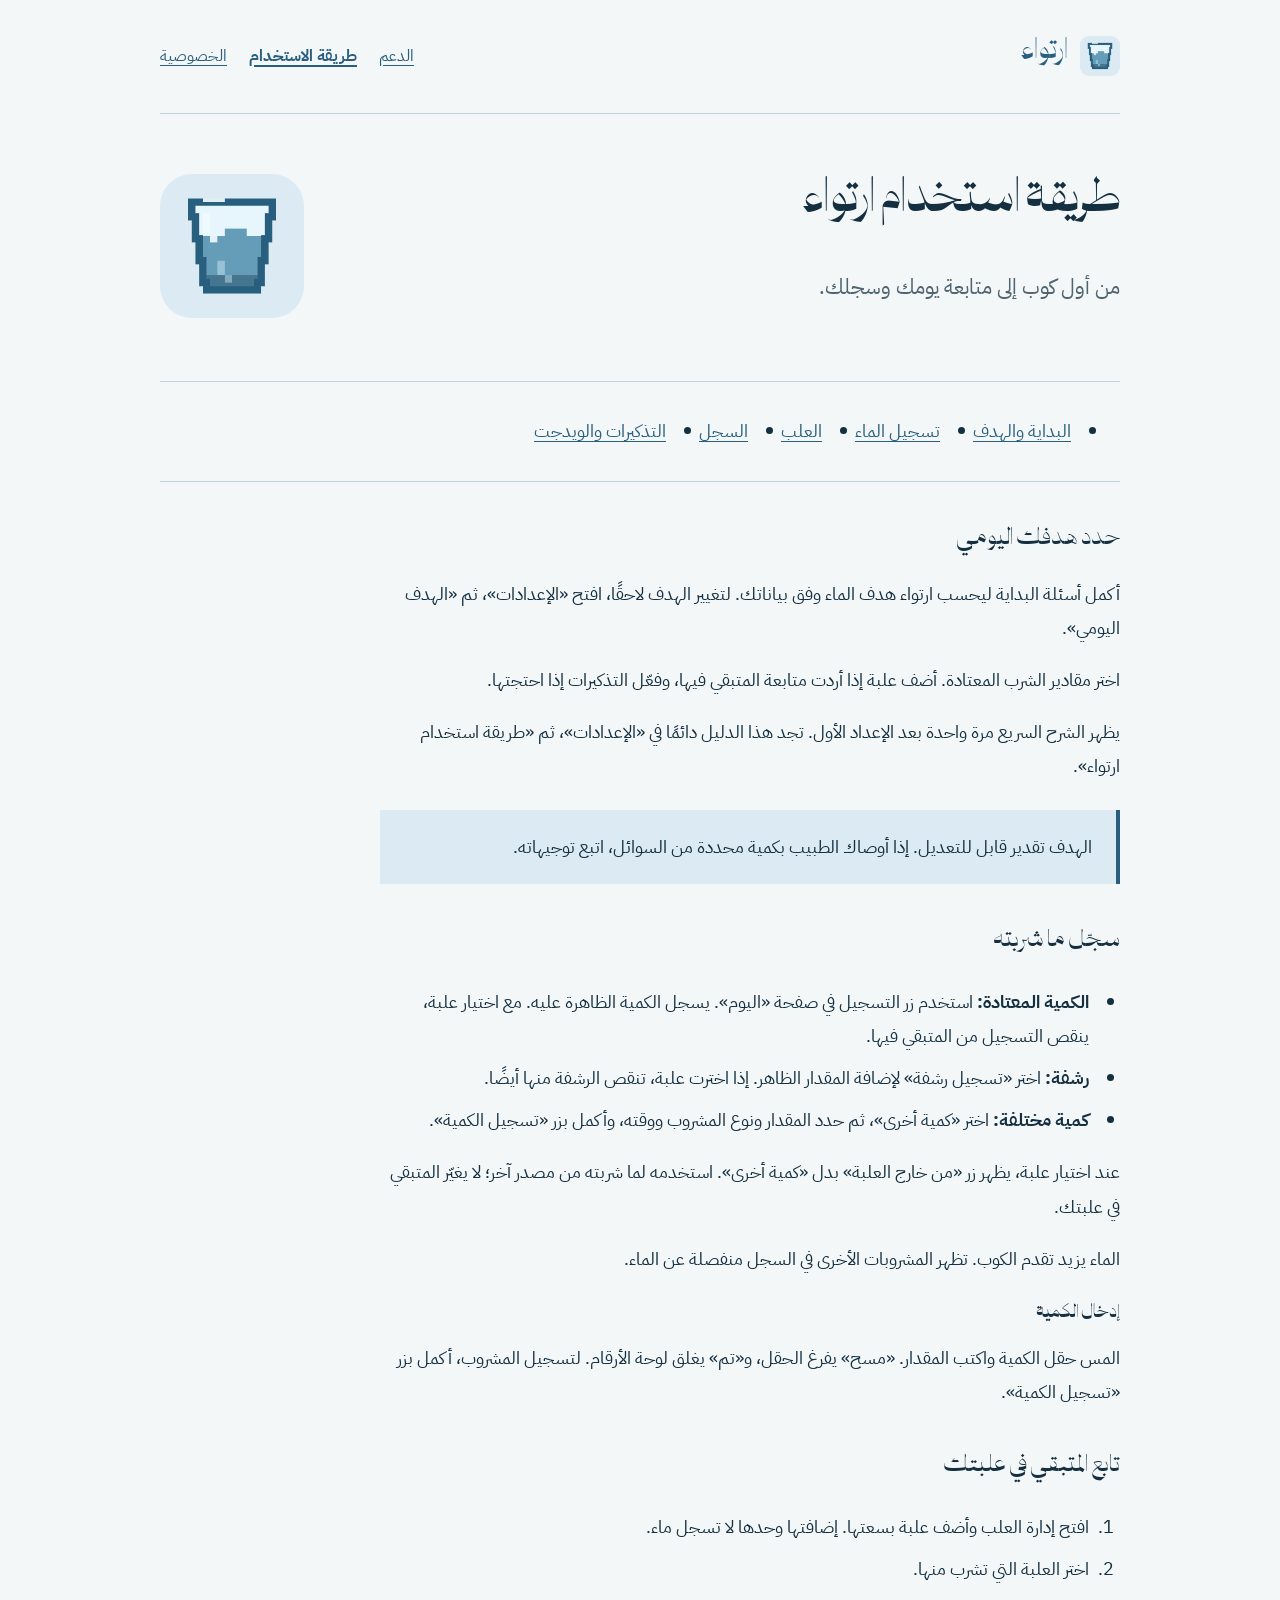
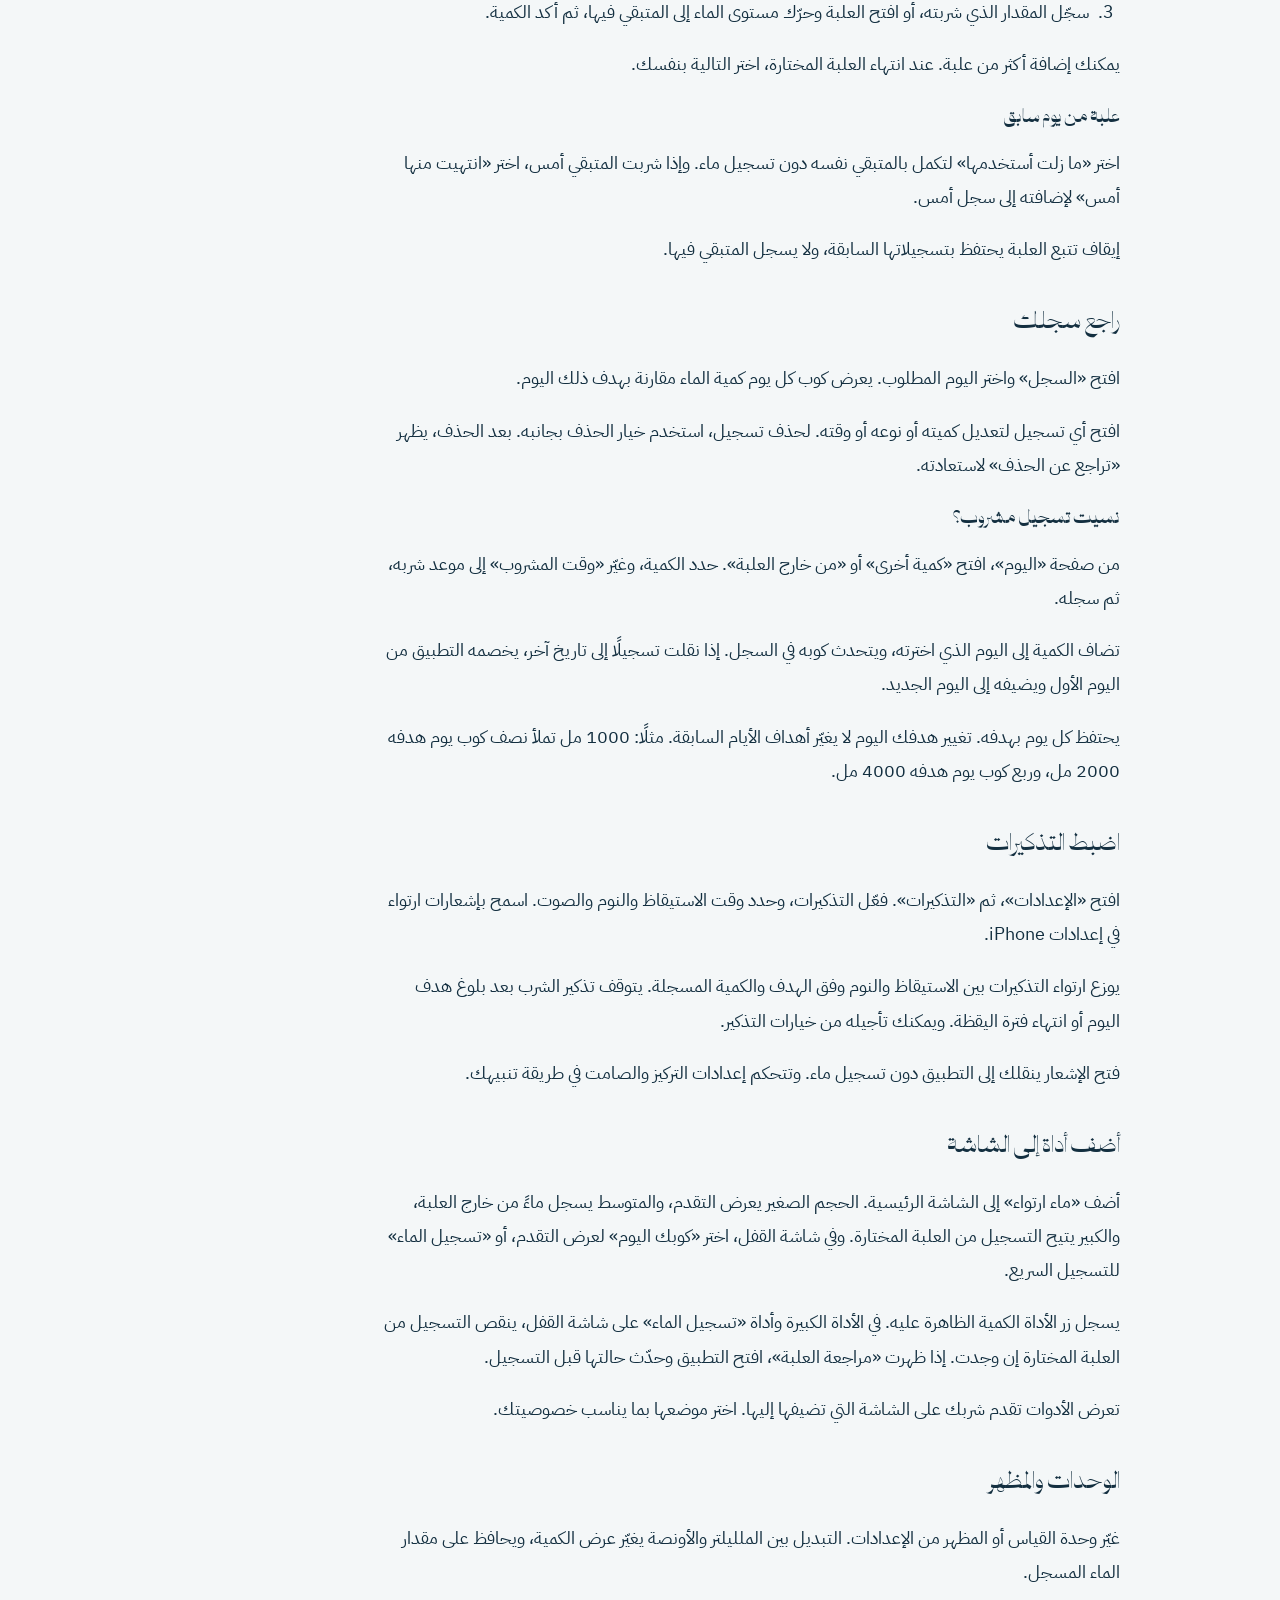
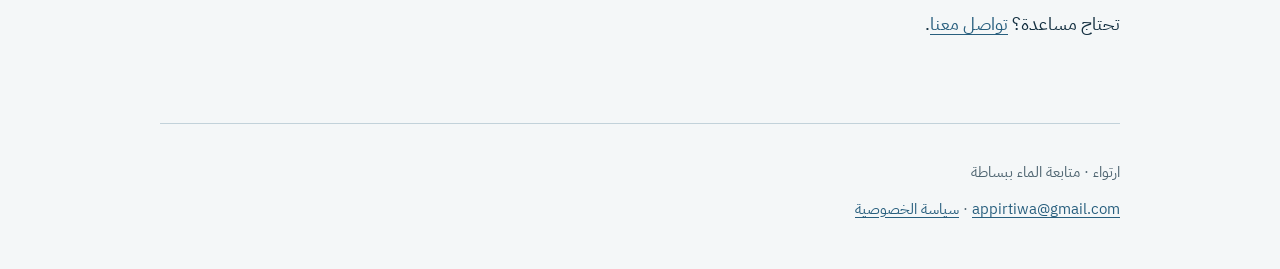
==== commit 1a8a02ef: "Clarify Arabic help against implemented app behavior" ====
--- a/guide.html
+++ b/guide.html
@@ -2,10 +2,11 @@
 <html lang="ar" dir="rtl"><head><meta charset="utf-8"><meta name="viewport" content="width=device-width,initial-scale=1"><meta name="description" content="طريقة الاستخدام لتطبيق ارتواء — متابعة الماء والعلب والتذكيرات. تواصل معنا على appirtiwa@gmail.com."><title>طريقة الاستخدام | ارتواء</title><link rel="icon" href="assets/app-icon.png" type="image/png"><link rel="stylesheet" href="styles.css?v=app-brand-3"></head>
 <body><a class="skip" href="#main">انتقل إلى المحتوى</a><header><a class="brand" href="index.html"><img class="mark" src="assets/app-icon.png" alt="" width="1024" height="1024">ارتواء</a><nav class="nav" aria-label="التنقل الرئيسي"><a href="index.html">الدعم</a><a href="guide.html" aria-current="page">طريقة الاستخدام</a><a href="privacy.html">الخصوصية</a></nav></header><main id="main"><div class="hero"><div><h1>طريقة استخدام ارتواء</h1><p class="lede">من أول كوب إلى متابعة يومك وسجلك.</p></div><img class="mark" src="assets/app-icon.png" alt="" width="1024" height="1024"></div>
 <nav class="toc" aria-label="محتويات الدليل"><ul><li><a href="#start">البداية والهدف</a></li><li><a href="#water">تسجيل الماء</a></li><li><a href="#bottles">العلب</a></li><li><a href="#history">السجل</a></li><li><a href="#reminders">التذكيرات والويدجت</a></li></ul></nav>
-<div class="prose"><section id="start"><h2>ابدأ بهدف يناسب يومك</h2><ol><li>أكمل أسئلة البداية ليقترح ارتواء هدفًا للماء اعتمادًا على بياناتك.</li><li>راجع الهدف وعدّله من «الإعدادات ← الهدف اليومي» متى احتجت.</li><li>اختر مقادير التسجيل المعتادة، وأضف علبة إذا رغبت في متابعة ما بقي فيها.</li><li>فعّل التذكيرات وحدد أوقات الاستيقاظ والنوم، أو اتركها مغلقة.</li></ol><p class="note">الهدف تقدير قابل للتعديل، وليس وصفة طبية. إذا كانت لديك تعليمات طبية تخص السوائل، اتبعها بدل الاعتماد على اقتراح التطبيق.</p><p>يظهر شرح سريع عند دخول التطبيق لأول مرة. بعده يمكنك الرجوع إلى هذا الدليل من «الإعدادات ← طريقة استخدام ارتواء».</p></section>
-<section id="water"><h2>سجّل ما شربته</h2><p>من صفحة «اليوم»، استخدم زر التسجيل الرئيسي لإضافة الكمية المكتوبة عليه. إذا كانت هناك علبة مختارة، يرتبط التسجيل بها وينقص المتبقي؛ ودون علبة مختارة يسجل كمية الكوب المعتادة.</p><p>استخدم «رشفة» لتسجيل مقدارها المحدد، أو «كمية أخرى» لإدخال مقدار مختلف ونوع المشروب ووقته. الكمية المستقلة من خارج العلبة لا تنقص العلبة المختارة.</p><p>اضغط بطاقة الكمية لفتح حقلها. «مسح» يفرغ الحقل النشط، و«تم» يغلق لوحة الأرقام؛ أكمل بزر الحفظ لتسجيل الكمية. يدعم الإدخال الأرقام العربية والإنجليزية والفارسية.</p><p>تُعرض المشروبات الأخرى في السجل، لكنها لا تملأ هدف الماء. لا تضف كوبًا جديدًا لمجرد تجربة الحركة؛ التسجيل يحفظ ماءً فعليًا في سجلك.</p></section>
-<section id="bottles"><h2>تابع علبتك</h2><ol><li>افتح إدارة العلب وأضف السعة التي تستخدمها. إضافة العلبة لا تسجل ماء.</li><li>اختر العلبة التي تشرب منها. يمكن الاحتفاظ بأكثر من علبة، ويظل الاختيار صريحًا.</li><li>سجّل كمية شربتها، أو حرّك مستوى الماء إلى المتبقي الفعلي. راجع الكمية الناتجة ثم احفظ.</li><li>عند انتهاء العلبة، اختر التالية بنفسك؛ لا يختار التطبيق علبة أخرى تلقائيًا.</li></ol><h3>إذا بقيت العلبة من أمس</h3><p>«ما زلت أستخدمها» يحافظ على المتبقي ولا يضيف ماء. «أنهيتها أمس» يسجل المتبقي على أمس كتقدير؛ اختره فقط إذا شربته فعلًا أمس. يمكن تعديل التسجيل من السجل.</p><p>إيقاف تتبع العلبة يحتفظ بتسجيلات الشرب السابقة، ولا يحذف تاريخك.</p></section>
-<section id="history"><h2>راجع السجل وصحح التسجيل</h2><p>افتح «السجل» وانتقل بين الأسابيع أو الأشهر، ثم افتح اليوم المطلوب. يعرض الكوب تقدم ذلك اليوم بالنسبة إلى هدفه المحفوظ.</p><p>اضغط تسجيلًا لتعديل الكمية أو نوع المشروب أو وقته، أو احذفه إذا أضفته بالخطأ. يظهر خيار التراجع بعد العمليات التي تدعمه.</p><h3>تسجيل نسيته في يوم سابق</h3><p>افتح «كمية أخرى»، حدد المقدار، ثم غيّر «وقت المشروب» إلى التاريخ والوقت المطلوبين واحفظ. افتح اليوم نفسه في السجل لترى التحديث. نقل تسجيل إلى يوم آخر يغيّر اليومين، ولا يضيفه مرة ثانية إلى اليوم الحالي.</p><p>تعديل هدفك الحالي لا يعيد حساب أهداف الأيام السابقة. لذلك قد يختلف امتلاء كوبين لهما الكمية نفسها إذا اختلف هدف اليومين.</p></section>
-<section id="reminders"><h2>التذكيرات</h2><p>من «الإعدادات ← التذكيرات»، فعّل الإشعارات وراجع فترة اليقظة والصوت. اسمح بالإشعارات عندما يطلب iOS ذلك. إذا سبق أن رفضتها، يمكنك تغيير الإذن من إعدادات iPhone.</p><p>يُوزع ارتواء فرص التذكير خلال فترة اليقظة بحسب إعداداتك والتقدم المسجل. يتوقف تذكير الشرب عند اكتمال الهدف أو انتهاء الفترة، ويمكن تأجيله. فتح الإشعار وحده لا يسجل ماء.</p><h2>الويدجت</h2><p>أضف أداة ارتواء من أدوات iPhone إلى الشاشة الرئيسية أو شاشة القفل. بعض الأدوات تعرض التقدم فقط، وبعضها يحتوي زر تسجيل. راجع الكمية ومصدرها قبل الضغط.</p><p>إذا طلبت الأداة مراجعة العلبة، افتح التطبيق وحدّث حالتها أولًا. قد تظهر معلومات تقدمك على الشاشة الرئيسية أو القفل؛ راجع إعدادات العرض والخصوصية المناسبة لك.</p></section>
-<h2>الوحدات والمظهر</h2><p>يمكنك تغيير الملليلتر أو الأونصة والمظهر من الإعدادات. تغيير الوحدة يغيّر طريقة العرض، ولا يسجل ماءً إضافيًا.</p><p>إذا بقي شيء غير واضح، راسلنا على <a class="email" href="mailto:appirtiwa@gmail.com">appirtiwa@gmail.com</a>.</p></div>
+<div class="prose">
+<section id="start"><h2>حدد هدفك اليومي</h2><p>أكمل أسئلة البداية ليحسب ارتواء هدف الماء وفق بياناتك. لتغيير الهدف لاحقًا، افتح «الإعدادات»، ثم «الهدف اليومي».</p><p>اختر مقادير الشرب المعتادة. أضف علبة إذا أردت متابعة المتبقي فيها، وفعّل التذكيرات إذا احتجتها.</p><p>يظهر الشرح السريع مرة واحدة بعد الإعداد الأول. تجد هذا الدليل دائمًا في «الإعدادات»، ثم «طريقة استخدام ارتواء».</p><p class="note">الهدف تقدير قابل للتعديل. إذا أوصاك الطبيب بكمية محددة من السوائل، اتبع توجيهاته.</p></section>
+<section id="water"><h2>سجّل ما شربته</h2><ul><li><strong>الكمية المعتادة:</strong> استخدم زر التسجيل في صفحة «اليوم». يسجل الكمية الظاهرة عليه. مع اختيار علبة، ينقص التسجيل من المتبقي فيها.</li><li><strong>رشفة:</strong> اختر «تسجيل رشفة» لإضافة المقدار الظاهر. إذا اخترت علبة، تنقص الرشفة منها أيضًا.</li><li><strong>كمية مختلفة:</strong> اختر «كمية أخرى»، ثم حدد المقدار ونوع المشروب ووقته، وأكمل بزر «تسجيل الكمية».</li></ul><p>عند اختيار علبة، يظهر زر «من خارج العلبة» بدل «كمية أخرى». استخدمه لما شربته من مصدر آخر؛ لا يغيّر المتبقي في علبتك.</p><p>الماء يزيد تقدم الكوب. تظهر المشروبات الأخرى في السجل منفصلة عن الماء.</p><h3>إدخال الكمية</h3><p>المس حقل الكمية واكتب المقدار. «مسح» يفرغ الحقل، و«تم» يغلق لوحة الأرقام. لتسجيل المشروب، أكمل بزر «تسجيل الكمية».</p></section>
+<section id="bottles"><h2>تابع المتبقي في علبتك</h2><ol><li>افتح إدارة العلب وأضف علبة بسعتها. إضافتها وحدها لا تسجل ماء.</li><li>اختر العلبة التي تشرب منها.</li><li>سجّل المقدار الذي شربته، أو افتح العلبة وحرّك مستوى الماء إلى المتبقي فيها، ثم أكد الكمية.</li></ol><p>يمكنك إضافة أكثر من علبة. عند انتهاء العلبة المختارة، اختر التالية بنفسك.</p><h3>علبة من يوم سابق</h3><p>اختر «ما زلت أستخدمها» لتكمل بالمتبقي نفسه دون تسجيل ماء. وإذا شربت المتبقي أمس، اختر «انتهيت منها أمس» لإضافته إلى سجل أمس.</p><p>إيقاف تتبع العلبة يحتفظ بتسجيلاتها السابقة، ولا يسجل المتبقي فيها.</p></section>
+<section id="history"><h2>راجع سجلك</h2><p>افتح «السجل» واختر اليوم المطلوب. يعرض كوب كل يوم كمية الماء مقارنة بهدف ذلك اليوم.</p><p>افتح أي تسجيل لتعديل كميته أو نوعه أو وقته. لحذف تسجيل، استخدم خيار الحذف بجانبه. بعد الحذف، يظهر «تراجع عن الحذف» لاستعادته.</p><h3>نسيت تسجيل مشروب؟</h3><p>من صفحة «اليوم»، افتح «كمية أخرى» أو «من خارج العلبة». حدد الكمية، وغيّر «وقت المشروب» إلى موعد شربه، ثم سجله.</p><p>تضاف الكمية إلى اليوم الذي اخترته، ويتحدث كوبه في السجل. إذا نقلت تسجيلًا إلى تاريخ آخر، يخصمه التطبيق من اليوم الأول ويضيفه إلى اليوم الجديد.</p><p>يحتفظ كل يوم بهدفه. تغيير هدفك اليوم لا يغيّر أهداف الأيام السابقة. مثلًا: 1000 مل تملأ نصف كوب يوم هدفه 2000 مل، وربع كوب يوم هدفه 4000 مل.</p></section>
+<section id="reminders"><h2>اضبط التذكيرات</h2><p>افتح «الإعدادات»، ثم «التذكيرات». فعّل التذكيرات، وحدد وقت الاستيقاظ والنوم والصوت. اسمح بإشعارات ارتواء في إعدادات iPhone.</p><p>يوزع ارتواء التذكيرات بين الاستيقاظ والنوم وفق الهدف والكمية المسجلة. يتوقف تذكير الشرب بعد بلوغ هدف اليوم أو انتهاء فترة اليقظة. ويمكنك تأجيله من خيارات التذكير.</p><p>فتح الإشعار ينقلك إلى التطبيق دون تسجيل ماء. وتتحكم إعدادات التركيز والصامت في طريقة تنبيهك.</p><h2>أضف أداة إلى الشاشة</h2><p>أضف «ماء ارتواء» إلى الشاشة الرئيسية. الحجم الصغير يعرض التقدم، والمتوسط يسجل ماءً من خارج العلبة، والكبير يتيح التسجيل من العلبة المختارة. وفي شاشة القفل، اختر «كوبك اليوم» لعرض التقدم، أو «تسجيل الماء» للتسجيل السريع.</p><p>يسجل زر الأداة الكمية الظاهرة عليه. في الأداة الكبيرة وأداة «تسجيل الماء» على شاشة القفل، ينقص التسجيل من العلبة المختارة إن وجدت. إذا ظهرت «مراجعة العلبة»، افتح التطبيق وحدّث حالتها قبل التسجيل.</p><p>تعرض الأدوات تقدم شربك على الشاشة التي تضيفها إليها. اختر موضعها بما يناسب خصوصيتك.</p></section>
+<h2>الوحدات والمظهر</h2><p>غيّر وحدة القياس أو المظهر من الإعدادات. التبديل بين الملليلتر والأونصة يغيّر عرض الكمية، ويحافظ على مقدار الماء المسجل.</p><p>تحتاج مساعدة؟ <a href="index.html">تواصل معنا</a>.</p></div>
 </main><footer><p>ارتواء · متابعة الماء ببساطة</p><p><a class="email" href="mailto:appirtiwa@gmail.com">appirtiwa@gmail.com</a> · <a href="privacy.html">سياسة الخصوصية</a></p></footer></body></html>
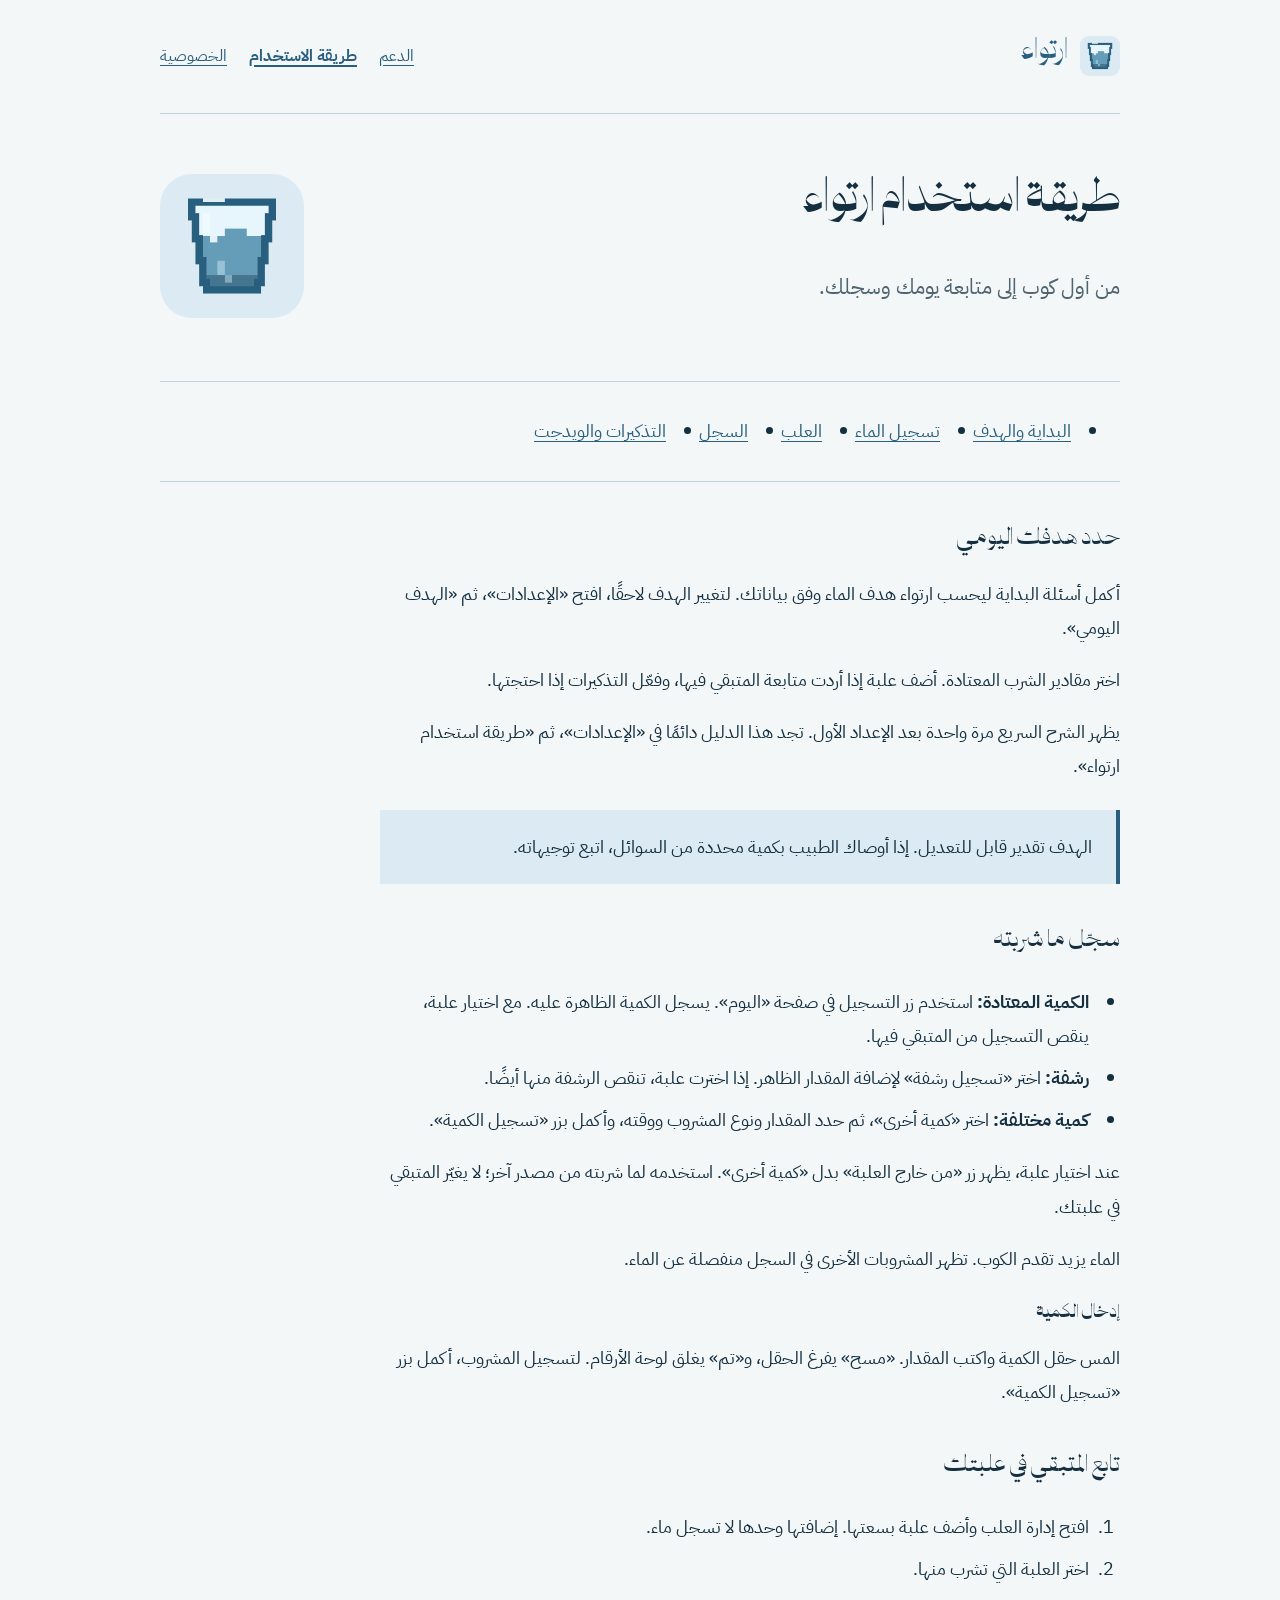
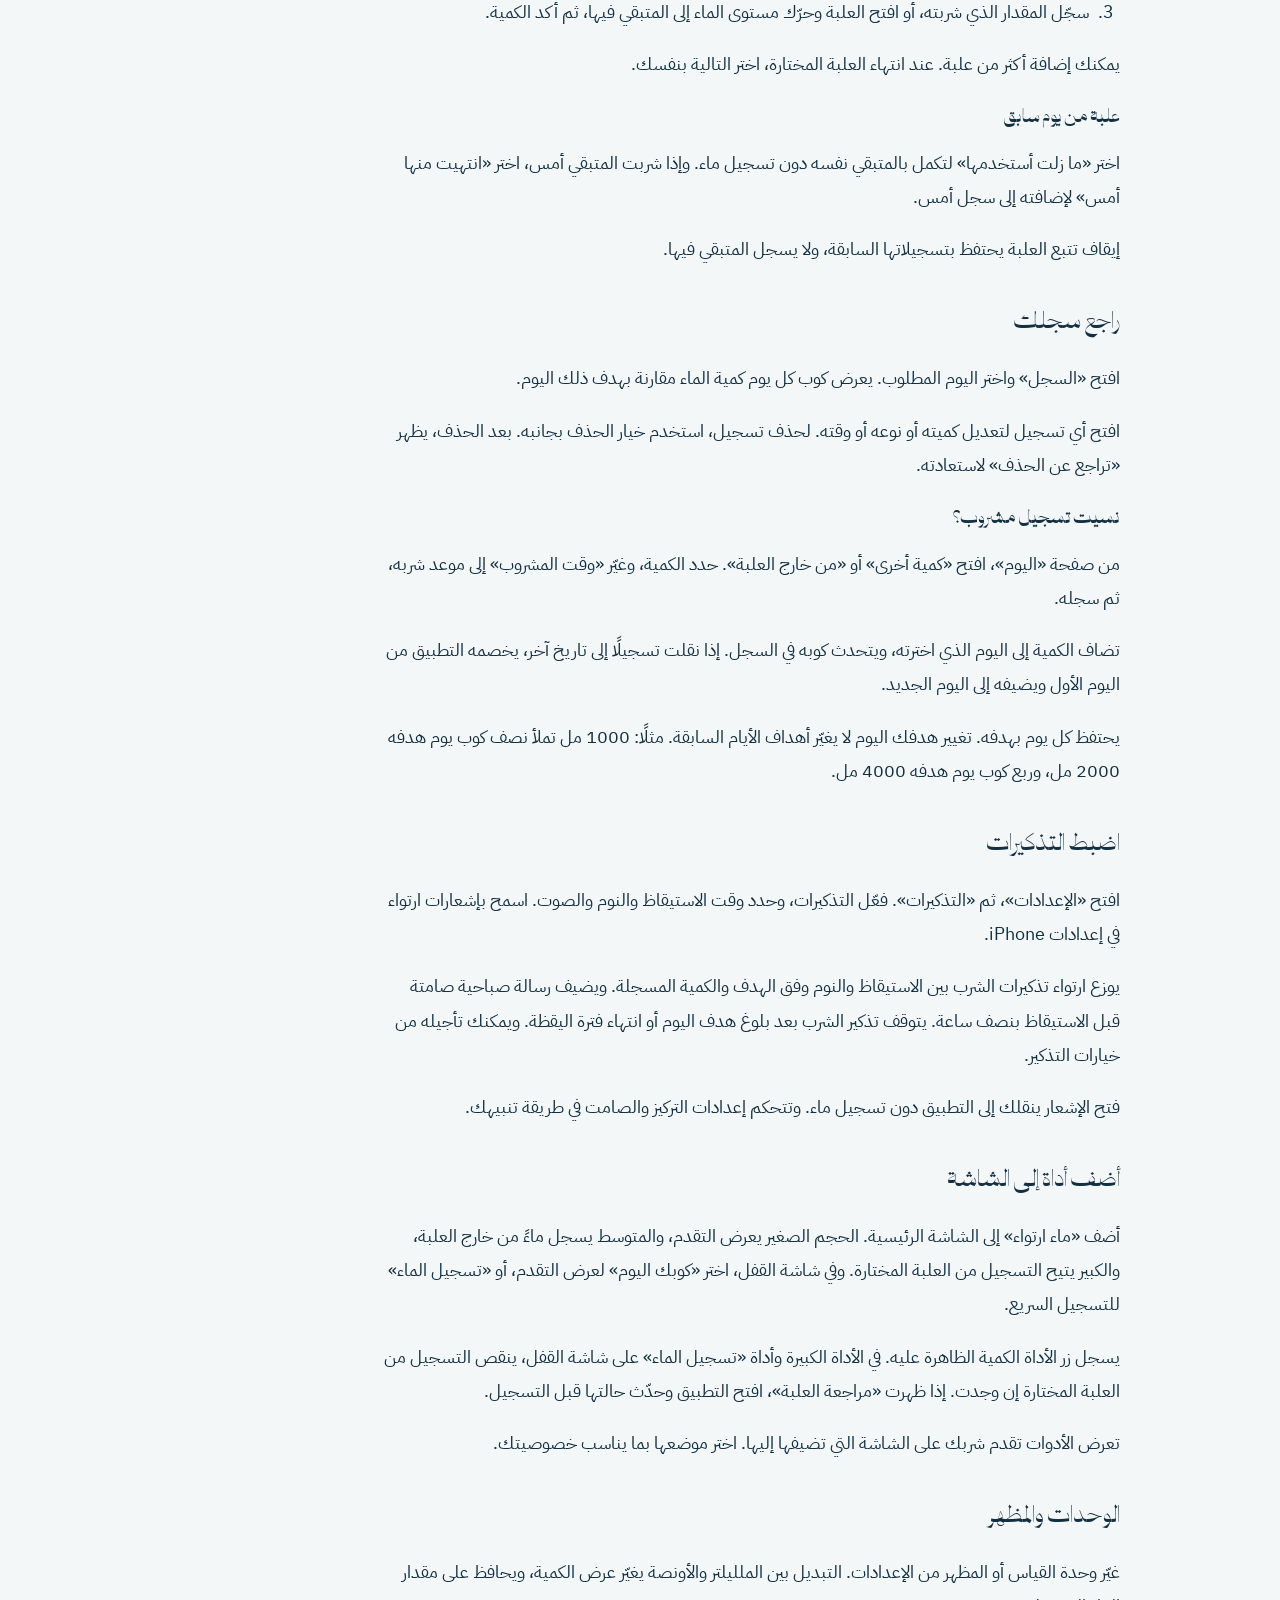
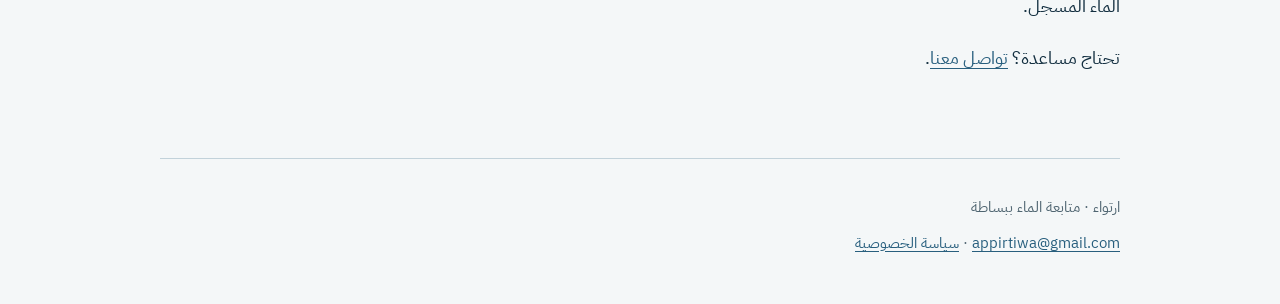
==== commit 3714d3c4: "Document the silent morning reminder" ====
--- a/guide.html
+++ b/guide.html
@@ -7,6 +7,6 @@
 <section id="water"><h2>سجّل ما شربته</h2><ul><li><strong>الكمية المعتادة:</strong> استخدم زر التسجيل في صفحة «اليوم». يسجل الكمية الظاهرة عليه. مع اختيار علبة، ينقص التسجيل من المتبقي فيها.</li><li><strong>رشفة:</strong> اختر «تسجيل رشفة» لإضافة المقدار الظاهر. إذا اخترت علبة، تنقص الرشفة منها أيضًا.</li><li><strong>كمية مختلفة:</strong> اختر «كمية أخرى»، ثم حدد المقدار ونوع المشروب ووقته، وأكمل بزر «تسجيل الكمية».</li></ul><p>عند اختيار علبة، يظهر زر «من خارج العلبة» بدل «كمية أخرى». استخدمه لما شربته من مصدر آخر؛ لا يغيّر المتبقي في علبتك.</p><p>الماء يزيد تقدم الكوب. تظهر المشروبات الأخرى في السجل منفصلة عن الماء.</p><h3>إدخال الكمية</h3><p>المس حقل الكمية واكتب المقدار. «مسح» يفرغ الحقل، و«تم» يغلق لوحة الأرقام. لتسجيل المشروب، أكمل بزر «تسجيل الكمية».</p></section>
 <section id="bottles"><h2>تابع المتبقي في علبتك</h2><ol><li>افتح إدارة العلب وأضف علبة بسعتها. إضافتها وحدها لا تسجل ماء.</li><li>اختر العلبة التي تشرب منها.</li><li>سجّل المقدار الذي شربته، أو افتح العلبة وحرّك مستوى الماء إلى المتبقي فيها، ثم أكد الكمية.</li></ol><p>يمكنك إضافة أكثر من علبة. عند انتهاء العلبة المختارة، اختر التالية بنفسك.</p><h3>علبة من يوم سابق</h3><p>اختر «ما زلت أستخدمها» لتكمل بالمتبقي نفسه دون تسجيل ماء. وإذا شربت المتبقي أمس، اختر «انتهيت منها أمس» لإضافته إلى سجل أمس.</p><p>إيقاف تتبع العلبة يحتفظ بتسجيلاتها السابقة، ولا يسجل المتبقي فيها.</p></section>
 <section id="history"><h2>راجع سجلك</h2><p>افتح «السجل» واختر اليوم المطلوب. يعرض كوب كل يوم كمية الماء مقارنة بهدف ذلك اليوم.</p><p>افتح أي تسجيل لتعديل كميته أو نوعه أو وقته. لحذف تسجيل، استخدم خيار الحذف بجانبه. بعد الحذف، يظهر «تراجع عن الحذف» لاستعادته.</p><h3>نسيت تسجيل مشروب؟</h3><p>من صفحة «اليوم»، افتح «كمية أخرى» أو «من خارج العلبة». حدد الكمية، وغيّر «وقت المشروب» إلى موعد شربه، ثم سجله.</p><p>تضاف الكمية إلى اليوم الذي اخترته، ويتحدث كوبه في السجل. إذا نقلت تسجيلًا إلى تاريخ آخر، يخصمه التطبيق من اليوم الأول ويضيفه إلى اليوم الجديد.</p><p>يحتفظ كل يوم بهدفه. تغيير هدفك اليوم لا يغيّر أهداف الأيام السابقة. مثلًا: 1000 مل تملأ نصف كوب يوم هدفه 2000 مل، وربع كوب يوم هدفه 4000 مل.</p></section>
-<section id="reminders"><h2>اضبط التذكيرات</h2><p>افتح «الإعدادات»، ثم «التذكيرات». فعّل التذكيرات، وحدد وقت الاستيقاظ والنوم والصوت. اسمح بإشعارات ارتواء في إعدادات iPhone.</p><p>يوزع ارتواء التذكيرات بين الاستيقاظ والنوم وفق الهدف والكمية المسجلة. يتوقف تذكير الشرب بعد بلوغ هدف اليوم أو انتهاء فترة اليقظة. ويمكنك تأجيله من خيارات التذكير.</p><p>فتح الإشعار ينقلك إلى التطبيق دون تسجيل ماء. وتتحكم إعدادات التركيز والصامت في طريقة تنبيهك.</p><h2>أضف أداة إلى الشاشة</h2><p>أضف «ماء ارتواء» إلى الشاشة الرئيسية. الحجم الصغير يعرض التقدم، والمتوسط يسجل ماءً من خارج العلبة، والكبير يتيح التسجيل من العلبة المختارة. وفي شاشة القفل، اختر «كوبك اليوم» لعرض التقدم، أو «تسجيل الماء» للتسجيل السريع.</p><p>يسجل زر الأداة الكمية الظاهرة عليه. في الأداة الكبيرة وأداة «تسجيل الماء» على شاشة القفل، ينقص التسجيل من العلبة المختارة إن وجدت. إذا ظهرت «مراجعة العلبة»، افتح التطبيق وحدّث حالتها قبل التسجيل.</p><p>تعرض الأدوات تقدم شربك على الشاشة التي تضيفها إليها. اختر موضعها بما يناسب خصوصيتك.</p></section>
+<section id="reminders"><h2>اضبط التذكيرات</h2><p>افتح «الإعدادات»، ثم «التذكيرات». فعّل التذكيرات، وحدد وقت الاستيقاظ والنوم والصوت. اسمح بإشعارات ارتواء في إعدادات iPhone.</p><p>يوزع ارتواء تذكيرات الشرب بين الاستيقاظ والنوم وفق الهدف والكمية المسجلة. ويضيف رسالة صباحية صامتة قبل الاستيقاظ بنصف ساعة. يتوقف تذكير الشرب بعد بلوغ هدف اليوم أو انتهاء فترة اليقظة. ويمكنك تأجيله من خيارات التذكير.</p><p>فتح الإشعار ينقلك إلى التطبيق دون تسجيل ماء. وتتحكم إعدادات التركيز والصامت في طريقة تنبيهك.</p><h2>أضف أداة إلى الشاشة</h2><p>أضف «ماء ارتواء» إلى الشاشة الرئيسية. الحجم الصغير يعرض التقدم، والمتوسط يسجل ماءً من خارج العلبة، والكبير يتيح التسجيل من العلبة المختارة. وفي شاشة القفل، اختر «كوبك اليوم» لعرض التقدم، أو «تسجيل الماء» للتسجيل السريع.</p><p>يسجل زر الأداة الكمية الظاهرة عليه. في الأداة الكبيرة وأداة «تسجيل الماء» على شاشة القفل، ينقص التسجيل من العلبة المختارة إن وجدت. إذا ظهرت «مراجعة العلبة»، افتح التطبيق وحدّث حالتها قبل التسجيل.</p><p>تعرض الأدوات تقدم شربك على الشاشة التي تضيفها إليها. اختر موضعها بما يناسب خصوصيتك.</p></section>
 <h2>الوحدات والمظهر</h2><p>غيّر وحدة القياس أو المظهر من الإعدادات. التبديل بين الملليلتر والأونصة يغيّر عرض الكمية، ويحافظ على مقدار الماء المسجل.</p><p>تحتاج مساعدة؟ <a href="index.html">تواصل معنا</a>.</p></div>
 </main><footer><p>ارتواء · متابعة الماء ببساطة</p><p><a class="email" href="mailto:appirtiwa@gmail.com">appirtiwa@gmail.com</a> · <a href="privacy.html">سياسة الخصوصية</a></p></footer></body></html>
